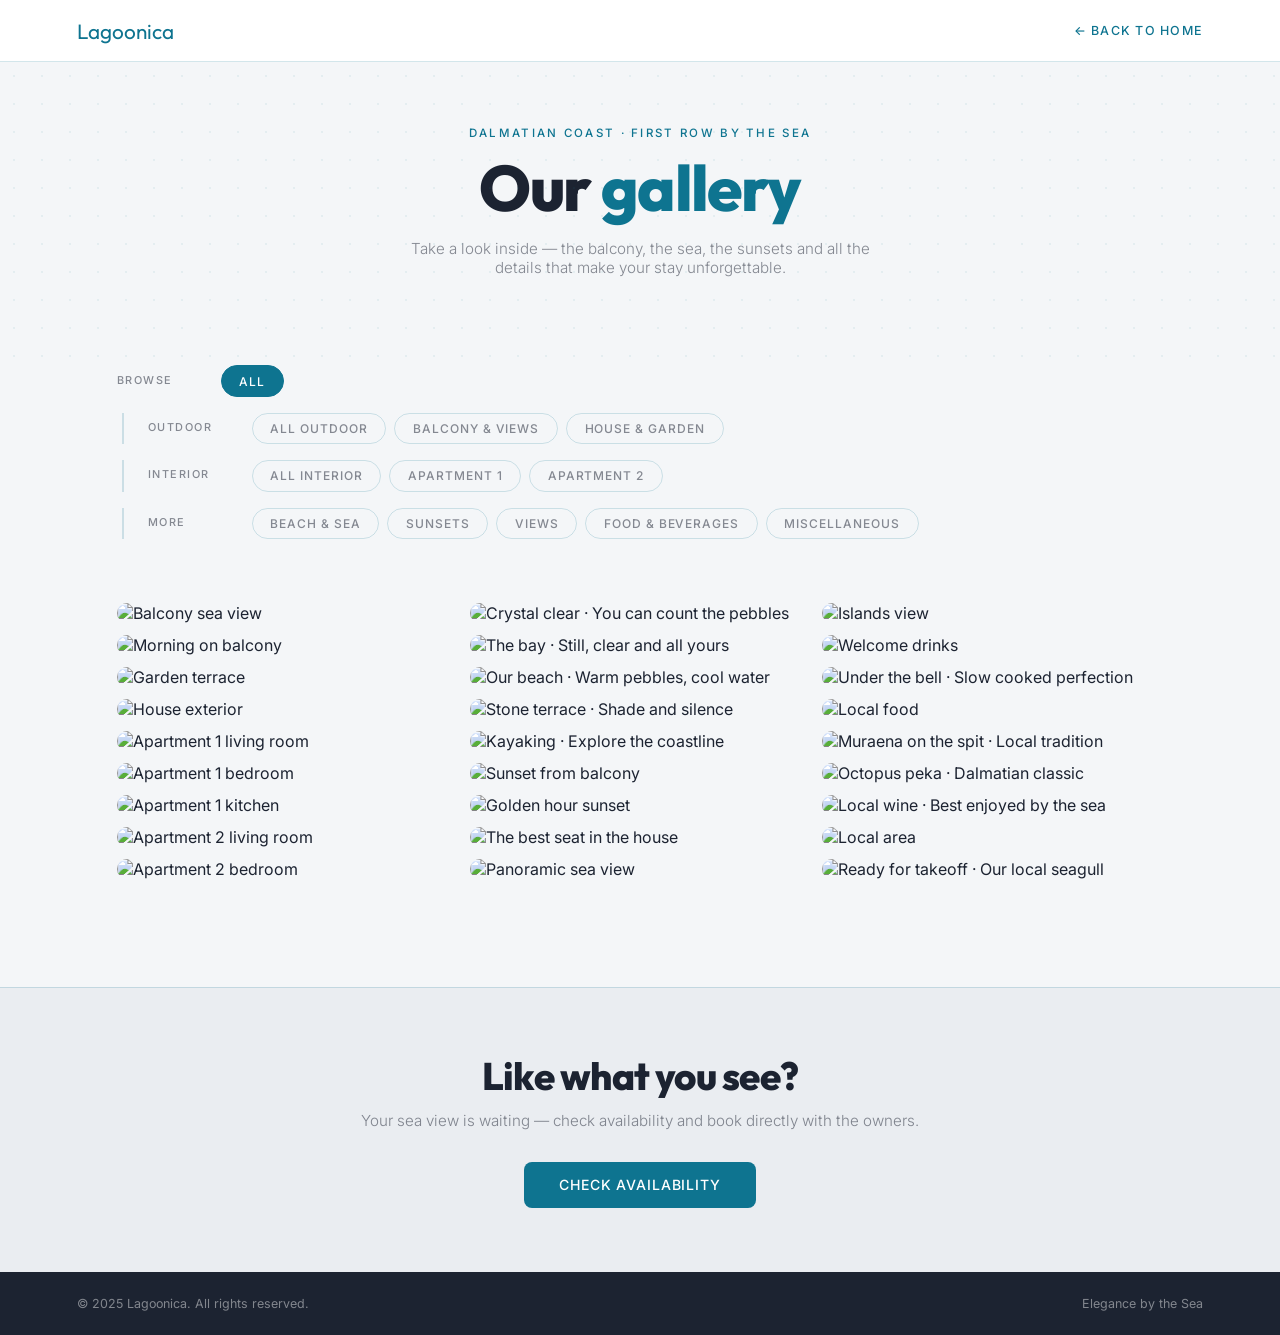
==== gallery/index.html @ 27937943 "Add files via upload" ====
<!DOCTYPE html>
<html lang="en">
<head>
<meta charset="UTF-8">
<meta name="viewport" content="width=device-width, initial-scale=1.0">
<title>Gallery – Lagoonica</title>
<link href="https://fonts.googleapis.com/css2?family=Outfit:wght@400;600;700;800&family=Inter:wght@300;400;500&display=swap" rel="stylesheet">
<style>
:root {
  --bg:    #F4F6F8;
  --bg2:   #EAEDF1;
  --teal:  #0E7490;
  --teal2: #0891B2;
  --dark:  #1C2331;
  --muted: rgba(28,35,49,0.52);
  --border:rgba(14,116,144,0.18);
  --white: #FFFFFF;
}
*,*::before,*::after{box-sizing:border-box;margin:0;padding:0;}
html{scroll-behavior:smooth;}
body{font-family:'Inter',sans-serif;background:var(--bg);color:var(--dark);overflow-x:hidden;}

/* ── NAV ── */
nav{
  display:flex;align-items:center;justify-content:space-between;
  padding:1.1rem 6%;background:var(--white);
  border-bottom:1px solid var(--border);
  position:sticky;top:0;z-index:100;
}
.logo{font-family:'Outfit',sans-serif;font-weight:400;font-size:1.3rem;color:var(--dark);text-decoration:none;}
.logo span{color:var(--teal);}
.nav-back{
  font-size:.78rem;font-weight:500;letter-spacing:.1em;text-transform:uppercase;
  color:var(--teal);text-decoration:none;
  display:flex;align-items:center;gap:.4rem;
  transition:gap .2s;
}
.nav-back:hover{gap:.7rem;}

/* ── HERO ── */
.gallery-hero{
  padding:4rem 6% 3rem;text-align:center;
  background:var(--bg);position:relative;overflow:hidden;
}
.gallery-hero::before{
  content:'';position:absolute;inset:0;
  background-image:radial-gradient(rgba(14,116,144,.07) 1px,transparent 1px);
  background-size:28px 28px;pointer-events:none;
}
.gallery-eyebrow{
  font-size:.72rem;font-weight:500;letter-spacing:.2em;text-transform:uppercase;
  color:var(--teal);margin-bottom:.8rem;display:block;
}
.gallery-title{
  font-family:'Outfit',sans-serif;font-weight:800;
  font-size:clamp(2.2rem,5vw,4rem);
  color:var(--dark);letter-spacing:-.025em;line-height:1.1;margin-bottom:1rem;
}
.gallery-title span{color:var(--teal);}
.gallery-sub{font-size:.95rem;color:var(--muted);font-weight:300;max-width:480px;margin:0 auto 2.5rem;}

/* ── FILTER TREE ── */
.filter-tree{
  padding:0 6% 3rem;
  max-width:1200px;margin:0 auto;
}
.filter-row{
  display:flex;align-items:flex-start;gap:1.5rem;
  margin-bottom:1rem;flex-wrap:wrap;
}
.filter-row + .filter-row{
  padding-left:1.5rem;
  border-left:2px solid var(--border);
  margin-left:.3rem;
}
.filter-group-label{
  font-size:.68rem;font-weight:500;letter-spacing:.14em;text-transform:uppercase;
  color:var(--muted);padding:.45rem 0;white-space:nowrap;
  min-width:80px;
}
.filter-btns{display:flex;gap:.5rem;flex-wrap:wrap;}
.filter-btn{
  font-size:.75rem;font-weight:500;letter-spacing:.08em;text-transform:uppercase;
  padding:.45rem 1.1rem;border:1px solid var(--border);
  background:transparent;color:var(--muted);cursor:pointer;
  border-radius:20px;transition:all .2s;font-family:'Inter',sans-serif;
}
.filter-btn:hover{border-color:var(--teal);color:var(--teal);}
.filter-btn.active{background:var(--teal);color:#fff;border-color:var(--teal);}
.filter-btn.parent-active{background:rgba(14,116,144,.1);color:var(--teal);border-color:var(--teal);}

/* ── MASONRY GRID ── */
.masonry{
  columns:3;column-gap:12px;
  padding:0 6% 6rem;
  max-width:1200px;margin:0 auto;
}
.masonry-item{
  break-inside:avoid;margin-bottom:12px;
  position:relative;overflow:hidden;
  cursor:pointer;border-radius:12px;
}
.masonry-item img{width:100%;display:block;transition:transform .5s ease;}
.masonry-item:hover img{transform:scale(1.05);}
.masonry-overlay{
  position:absolute;inset:0;
  background:linear-gradient(to top,rgba(28,35,49,.75) 0%,transparent 50%);
  opacity:0;transition:opacity .3s;
  display:flex;align-items:flex-end;padding:1.2rem;border-radius:12px;
}
.masonry-item:hover .masonry-overlay{opacity:1;}
.masonry-label{font-family:'Outfit',sans-serif;font-size:.88rem;font-weight:600;color:#fff;}
.masonry-tag{font-size:.65rem;letter-spacing:.1em;text-transform:uppercase;color:rgba(255,255,255,.7);display:block;margin-bottom:.2rem;}

/* ── EMPTY STATE ── */
.empty-state{
  text-align:center;padding:5rem 2rem;
  color:var(--muted);font-size:.95rem;
  display:none;
}
.empty-state.show{display:block;}

/* ── LIGHTBOX ── */
.lightbox{
  position:fixed;inset:0;z-index:500;
  background:rgba(28,35,49,.92);
  display:flex;align-items:center;justify-content:center;
  opacity:0;pointer-events:none;transition:opacity .3s;
  backdrop-filter:blur(8px);
}
.lightbox.open{opacity:1;pointer-events:all;}
.lb-inner{position:relative;max-width:90vw;max-height:90vh;display:flex;align-items:center;gap:1rem;}
.lb-img-wrap{max-width:80vw;max-height:85vh;border-radius:12px;overflow:hidden;position:relative;}
.lb-img-wrap img{max-width:80vw;max-height:85vh;object-fit:contain;display:block;border-radius:12px;}
.lb-info{
  position:absolute;bottom:0;left:0;right:0;
  background:linear-gradient(to top,rgba(28,35,49,.88) 0%,transparent 100%);
  padding:2rem 1.5rem 1.2rem;border-radius:0 0 12px 12px;
}
.lb-info-tag{font-size:.65rem;letter-spacing:.12em;text-transform:uppercase;color:var(--teal2);margin-bottom:.25rem;display:block;}
.lb-info-name{font-family:'Outfit',sans-serif;font-size:1.1rem;font-weight:700;color:#fff;}
.lb-btn{
  width:3rem;height:3rem;border-radius:50%;
  background:rgba(255,255,255,.12);border:1px solid rgba(255,255,255,.2);
  color:#fff;font-size:1.2rem;cursor:pointer;
  display:flex;align-items:center;justify-content:center;
  transition:background .2s;flex-shrink:0;
}
.lb-btn:hover{background:var(--teal);}
.lb-close{
  position:absolute;top:-3rem;right:0;
  width:2.4rem;height:2.4rem;border-radius:50%;
  background:rgba(255,255,255,.15);border:none;
  color:#fff;font-size:1.1rem;cursor:pointer;
  display:flex;align-items:center;justify-content:center;
  transition:background .2s;
}
.lb-close:hover{background:var(--teal);}
.lb-counter{
  position:absolute;top:-2.8rem;left:50%;transform:translateX(-50%);
  font-size:.75rem;letter-spacing:.1em;color:rgba(255,255,255,.6);
  text-transform:uppercase;white-space:nowrap;
}

/* ── CTA ── */
.gallery-cta{
  text-align:center;padding:4rem 6%;
  background:var(--bg2);border-top:1px solid var(--border);
}
.gallery-cta h2{
  font-family:'Outfit',sans-serif;font-weight:800;
  font-size:clamp(1.6rem,3vw,2.4rem);color:var(--dark);
  margin-bottom:.7rem;letter-spacing:-.02em;
}
.gallery-cta p{font-size:.95rem;color:var(--muted);font-weight:300;margin-bottom:2rem;}
.btn-teal{
  background:var(--teal);color:#fff;padding:.9rem 2.2rem;border-radius:8px;
  font-size:.88rem;font-weight:500;text-decoration:none;
  letter-spacing:.06em;text-transform:uppercase;
  transition:background .2s,transform .15s;display:inline-block;
}
.btn-teal:hover{background:var(--teal2);transform:translateY(-2px);}

/* ── FOOTER ── */
.gallery-footer{
  background:var(--dark);color:rgba(255,255,255,.45);
  padding:1.5rem 6%;display:flex;
  justify-content:space-between;align-items:center;
  font-size:.78rem;flex-wrap:wrap;gap:.5rem;
}
.gallery-footer a{color:var(--teal2);text-decoration:none;}

/* ── MOBILE ── */
@media(max-width:768px){
  .masonry{columns:2;}
  .lb-btn{display:none;}
  .filter-row{gap:.8rem;}
  .filter-group-label{min-width:auto;}
}
@media(max-width:480px){
  .masonry{columns:1;}
  .filter-row + .filter-row{padding-left:.8rem;}
}
</style>
</head>
<body>

<!-- NAV -->
<nav>
  <a class="logo" href="index.html"><span>Lagoonica</span></a>
  <a class="nav-back" href="index.html">← Back to home</a>
</nav>

<!-- HERO -->
<div class="gallery-hero">
  <span class="gallery-eyebrow">Dalmatian Coast · First Row by the Sea</span>
  <h1 class="gallery-title">Our <span>gallery</span></h1>
  <p class="gallery-sub">Take a look inside — the balcony, the sea, the sunsets and all the details that make your stay unforgettable.</p>
</div>

<!-- FILTER TREE -->
<div class="filter-tree">

  <!-- Row 1: All + top level -->
  <div class="filter-row">
    <div class="filter-group-label">Browse</div>
    <div class="filter-btns">
      <button class="filter-btn active" onclick="filter('all', this)">All</button>
    </div>
  </div>

  <!-- Row 2: Outdoor parent + children -->
  <div class="filter-row">
    <div class="filter-group-label">Outdoor</div>
    <div class="filter-btns">
      <button class="filter-btn" onclick="filter('outdoor', this)">All Outdoor</button>
      <button class="filter-btn" onclick="filter('balcony', this)">Balcony & Views</button>
      <button class="filter-btn" onclick="filter('garden', this)">House & Garden</button>
    </div>
  </div>

  <!-- Row 3: Interior parent + children -->
  <div class="filter-row">
    <div class="filter-group-label">Interior</div>
    <div class="filter-btns">
      <button class="filter-btn" onclick="filter('interior', this)">All Interior</button>
      <button class="filter-btn" onclick="filter('apt1', this)">Apartment 1</button>
      <button class="filter-btn" onclick="filter('apt2', this)">Apartment 2</button>
    </div>
  </div>

  <!-- Row 4: Standalone categories -->
  <div class="filter-row">
    <div class="filter-group-label">More</div>
    <div class="filter-btns">
      <button class="filter-btn" onclick="filter('beach', this)">Beach & Sea</button>
      <button class="filter-btn" onclick="filter('sunsets', this)">Sunsets</button>
      <button class="filter-btn" onclick="filter('views', this)">Views</button>
      <button class="filter-btn" onclick="filter('food', this)">Food & Beverages</button>
      <button class="filter-btn" onclick="filter('misc', this)">Miscellaneous</button>
    </div>
  </div>

</div>

<!-- MASONRY GALLERY -->
<div class="masonry" id="gallery">

  <!-- BALCONY & VIEWS -->
  <div class="masonry-item" data-cat="balcony outdoor" data-label="Balcony · Open sea view" data-tag="Balcony & Views" onclick="openLightbox(this)">
    <img src="img/outdoor/balcony/1.jpg" alt="Balcony sea view"/>
    <div class="masonry-overlay"><div><span class="masonry-tag">Balcony & Views</span><span class="masonry-label">Balcony · Open sea view</span></div></div>
  </div>

  <div class="masonry-item" data-cat="balcony outdoor" data-label="Morning coffee on the balcony" data-tag="Balcony & Views" onclick="openLightbox(this)">
    <img src="img/outdoor/balcony/2.jpg" alt="Morning on balcony"/>
    <div class="masonry-overlay"><div><span class="masonry-tag">Balcony & Views</span><span class="masonry-label">Morning coffee on the balcony</span></div></div>
  </div>

  <!-- HOUSE & GARDEN -->
  <div class="masonry-item" data-cat="garden outdoor" data-label="Garden terrace" data-tag="House & Garden" onclick="openLightbox(this)">
    <img src="img/outdoor/garden/1.jpg" alt="Garden terrace"/>
    <div class="masonry-overlay"><div><span class="masonry-tag">House & Garden</span><span class="masonry-label">Garden terrace</span></div></div>
  </div>

  <div class="masonry-item" data-cat="garden outdoor" data-label="House · First row by the sea" data-tag="House & Garden" onclick="openLightbox(this)">
    <img src="img/outdoor/garden/2.jpg" alt="House exterior"/>
    <div class="masonry-overlay"><div><span class="masonry-tag">House & Garden</span><span class="masonry-label">House · First row by the sea</span></div></div>
  </div>

  <!-- APARTMENT 1 -->
  <div class="masonry-item" data-cat="apt1 interior" data-label="Apartment 1 · Living room" data-tag="Apartment 1" onclick="openLightbox(this)">
    <img src="img/interior/apt1/1.jpg" alt="Apartment 1 living room"/>
    <div class="masonry-overlay"><div><span class="masonry-tag">Apartment 1</span><span class="masonry-label">Apartment 1 · Living room</span></div></div>
  </div>

  <div class="masonry-item" data-cat="apt1 interior" data-label="Apartment 1 · Bedroom" data-tag="Apartment 1" onclick="openLightbox(this)">
    <img src="img/interior/apt1/2.jpg" alt="Apartment 1 bedroom"/>
    <div class="masonry-overlay"><div><span class="masonry-tag">Apartment 1</span><span class="masonry-label">Apartment 1 · Bedroom</span></div></div>
  </div>

  <div class="masonry-item" data-cat="apt1 interior" data-label="Apartment 1 · Kitchen" data-tag="Apartment 1" onclick="openLightbox(this)">
    <img src="img/interior/apt1/3.jpg" alt="Apartment 1 kitchen"/>
    <div class="masonry-overlay"><div><span class="masonry-tag">Apartment 1</span><span class="masonry-label">Apartment 1 · Kitchen</span></div></div>
  </div>

  <!-- APARTMENT 2 -->
  <div class="masonry-item" data-cat="apt2 interior" data-label="Apartment 2 · Living room" data-tag="Apartment 2" onclick="openLightbox(this)">
    <img src="img/interior/apt2/1.jpg" alt="Apartment 2 living room"/>
    <div class="masonry-overlay"><div><span class="masonry-tag">Apartment 2</span><span class="masonry-label">Apartment 2 · Living room</span></div></div>
  </div>

  <div class="masonry-item" data-cat="apt2 interior" data-label="Apartment 2 · Bedroom" data-tag="Apartment 2" onclick="openLightbox(this)">
    <img src="img/interior/apt2/2.jpg" alt="Apartment 2 bedroom"/>
    <div class="masonry-overlay"><div><span class="masonry-tag">Apartment 2</span><span class="masonry-label">Apartment 2 · Bedroom</span></div></div>
  </div>

  <!-- BEACH & SEA -->
  <div class="masonry-item" data-cat="beach" data-label="The beach · 20 steps away" data-tag="Beach & Sea" onclick="openLightbox(this)">
    <img src="img/beach/1.jpeg" alt="Crystal clear · You can count the pebbles"/>
    <div class="masonry-overlay"><div><span class="masonry-tag">Beach & Sea</span><span class="masonry-label">Crystal clear · You can count the pebbles</span></div></div>
  </div>

  <div class="masonry-item" data-cat="beach" data-label="Crystal clear water" data-tag="Beach & Sea" onclick="openLightbox(this)">
    <img src="img/beach/3.jpg" alt="The bay · Still, clear and all yours"/>
    <div class="masonry-overlay"><div><span class="masonry-tag">Beach & Sea</span><span class="masonry-label">The bay · Still, clear and all yours</span></div></div>
  </div>

  <div class="masonry-item" data-cat="beach" data-label="Crystal clear water" data-tag="Beach & Sea" onclick="openLightbox(this)">
    <img src="img/beach/4.jpg" alt="Our beach · Warm pebbles, cool water"/>
    <div class="masonry-overlay"><div><span class="masonry-tag">Beach & Sea</span><span class="masonry-label">Our beach · Warm pebbles, cool water</span></div></div>
  </div>

  <div class="masonry-item" data-cat="beach" data-label="Crystal clear water" data-tag="Beach & Sea" onclick="openLightbox(this)">
    <img src="img/beach/5.jpg" alt="Stone terrace · Shade and silence"/>
    <div class="masonry-overlay"><div><span class="masonry-tag">Beach & Sea</span><span class="masonry-label">Stone terrace · Shade and silence</span></div></div>
  </div>

  <div class="masonry-item" data-cat="beach" data-label="Crystal clear water" data-tag="Beach & Sea" onclick="openLightbox(this)">
    <img src="img/beach/8.jpg" alt="Kayaking · Explore the coastline"/>
    <div class="masonry-overlay"><div><span class="masonry-tag">Beach & Sea</span><span class="masonry-label">Kayaking · Explore the coastline</span></div></div>
  </div>

  <!-- SUNSETS -->
  <div class="masonry-item" data-cat="sunsets" data-label="Sunset · From the balcony" data-tag="Sunsets" onclick="openLightbox(this)">
    <img src="img/sunsets/1.jpeg" alt="Sunset from balcony"/>
    <div class="masonry-overlay"><div><span class="masonry-tag">Sunsets</span><span class="masonry-label">Sunset · From the balcony</span></div></div>
  </div>

  <div class="masonry-item" data-cat="sunsets" data-label="Golden hour over the Adriatic" data-tag="Sunsets" onclick="openLightbox(this)">
    <img src="img/sunsets/2.jpg" alt="Golden hour sunset"/>
    <div class="masonry-overlay"><div><span class="masonry-tag">Sunsets</span><span class="masonry-label">Golden hour over the Adriatic</span></div></div>
  </div>

  <div class="masonry-item" data-cat="sunsets" data-label="Golden hour over the Adriatic" data-tag="Sunsets" onclick="openLightbox(this)">
    <img src="img/sunsets/3.jpg" alt="The best seat in the house"/>
    <div class="masonry-overlay"><div><span class="masonry-tag">Sunsets</span><span class="masonry-label">Pets love it too</span></div></div>
  </div>

  <!-- VIEWS -->
  <div class="masonry-item" data-cat="views" data-label="Panoramic view · Open sea" data-tag="Views" onclick="openLightbox(this)">
    <img src="img/views/2.jpg" alt="Panoramic sea view"/>
    <div class="masonry-overlay"><div><span class="masonry-tag">Views</span><span class="masonry-label">Panoramic view · Open sea</span></div></div>
  </div>

  <div class="masonry-item" data-cat="views" data-label="Islands on the horizon" data-tag="Views" onclick="openLightbox(this)">
    <img src="img/views/1.jpeg" alt="Islands view"/>
    <div class="masonry-overlay"><div><span class="masonry-tag">Views</span><span class="masonry-label">Islands on the horizon</span></div></div>
  </div>

  <!-- FOOD & BEVERAGES -->
  <div class="masonry-item" data-cat="food" data-label="Welcome drinks" data-tag="Food & Beverages" onclick="openLightbox(this)">
    <img src="img/food/1.jpg" alt="Welcome drinks"/>
    <div class="masonry-overlay"><div><span class="masonry-tag">Food & Beverages</span><span class="masonry-label">Welcome drinks</span></div></div>
  </div>

  <div class="masonry-item" data-cat="food" data-label="Welcome drinks" data-tag="Food & Beverages" onclick="openLightbox(this)">
    <img src="img/food/2.jpg" alt="Under the bell · Slow cooked perfection"/>
    <div class="masonry-overlay"><div><span class="masonry-tag">Food & Beverages</span><span class="masonry-label">Under the bell · Slow cooked perfection</span></div></div>
  </div>

  <div class="masonry-item" data-cat="food" data-label="Welcome drinks" data-tag="Food & Beverages" onclick="openLightbox(this)">
    <img src="img/food/3.jpg" alt="Local food"/>
    <div class="masonry-overlay"><div><span class="masonry-tag">Food & Beverages</span><span class="masonry-label">Local food</span></div></div>
  </div>

  <div class="masonry-item" data-cat="food" data-label="Welcome drinks" data-tag="Food & Beverages" onclick="openLightbox(this)">
    <img src="img/food/4.jpg" alt="Muraena on the spit · Local tradition"/>
    <div class="masonry-overlay"><div><span class="masonry-tag">Food & Beverages</span><span class="masonry-label">Muraena on the spit · Local tradition</span></div></div>
  </div>

  <div class="masonry-item" data-cat="food" data-label="Welcome drinks" data-tag="Food & Beverages" onclick="openLightbox(this)">
    <img src="img/food/5.jpg" alt="Octopus peka · Dalmatian classic"/>
    <div class="masonry-overlay"><div><span class="masonry-tag">Food & Beverages</span><span class="masonry-label">Octopus peka · Dalmatian classic</span></div></div>
  </div>

  <div class="masonry-item" data-cat="food" data-label="Welcome drinks" data-tag="Food & Beverages" onclick="openLightbox(this)">
    <img src="img/food/6.jpg" alt="Local wine · Best enjoyed by the sea"/>
    <div class="masonry-overlay"><div><span class="masonry-tag">Food & Beverages</span><span class="masonry-label">Local wine · Best enjoyed by the sea</span></div></div>
  </div>

  <!-- MISCELLANEOUS -->
  <div class="masonry-item" data-cat="misc" data-label="Local area" data-tag="Miscellaneous" onclick="openLightbox(this)">
    <img src="img/misc/1.jpg" alt="Local area"/>
    <div class="masonry-overlay"><div><span class="masonry-tag">Miscellaneous</span><span class="masonry-label">Local area</span></div></div>
  </div>

  <div class="masonry-item" data-cat="misc" data-label="Local area" data-tag="Miscellaneous" onclick="openLightbox(this)">
    <img src="img/misc/2.jpeg" alt="Ready for takeoff · Our local seagull"/>
    <div class="masonry-overlay"><div><span class="masonry-tag">Miscellaneous</span><span class="masonry-label">Ready for takeoff · Our local seagull</span></div></div>
  </div>

</div>

<!-- EMPTY STATE -->
<div class="empty-state" id="empty-state">No photos in this category yet.</div>

<!-- LIGHTBOX -->
<div class="lightbox" id="lightbox" onclick="closeLightboxOutside(event)">
  <div class="lb-inner">
    <button class="lb-btn" onclick="prevImage()">&#8592;</button>
    <div class="lb-img-wrap">
      <button class="lb-close" onclick="closeLightbox()">&#10005;</button>
      <span class="lb-counter" id="lb-counter">1 / 1</span>
      <img id="lb-img" src="" alt=""/>
      <div class="lb-info">
        <span class="lb-info-tag" id="lb-tag"></span>
        <span class="lb-info-name" id="lb-name"></span>
      </div>
    </div>
    <button class="lb-btn" onclick="nextImage()">&#8594;</button>
  </div>
</div>

<!-- CTA -->
<div class="gallery-cta">
  <h2>Like what you see?</h2>
  <p>Your sea view is waiting — check availability and book directly with the owners.</p>
  <a href="index.html#kontakt" class="btn-teal">Check availability</a>
</div>

<!-- FOOTER -->
<div class="gallery-footer">
  <span>© 2025 Lagoonica. All rights reserved.</span>
  <span>Elegance by the Sea</span>
</div>

<script>
const allItems = Array.from(document.querySelectorAll('.masonry-item'));
let currentIndex = 0;
let activeItems = allItems;

// ── FILTER ──
// Each item has data-cat with space-separated tags e.g. "balcony outdoor"
// Parent filters (outdoor, interior) match any item whose cat includes their key
const parentMap = {
  outdoor:  ['balcony','garden'],
  interior: ['apt1','apt2']
};

function filter(cat, btn) {
  document.querySelectorAll('.filter-btn').forEach(b => b.classList.remove('active','parent-active'));
  btn.classList.add('active');

  allItems.forEach(item => {
    const cats = item.dataset.cat.split(' ');
    let show = false;
    if (cat === 'all') {
      show = true;
    } else if (parentMap[cat]) {
      show = parentMap[cat].some(c => cats.includes(c));
    } else {
      show = cats.includes(cat);
    }
    item.style.display = show ? '' : 'none';
  });

  // Empty state
  const visible = allItems.filter(i => i.style.display !== 'none');
  document.getElementById('empty-state').classList.toggle('show', visible.length === 0);
  activeItems = visible;
}

// ── LIGHTBOX ──
function getVisible() {
  return allItems.filter(i => i.style.display !== 'none');
}

function openLightbox(el) {
  activeItems = getVisible();
  currentIndex = activeItems.indexOf(el);
  if (currentIndex === -1) currentIndex = 0;
  updateLightbox();
  document.getElementById('lightbox').classList.add('open');
  document.body.style.overflow = 'hidden';
}

function closeLightbox() {
  document.getElementById('lightbox').classList.remove('open');
  document.body.style.overflow = '';
}

function closeLightboxOutside(e) {
  if (e.target === document.getElementById('lightbox')) closeLightbox();
}

function updateLightbox() {
  activeItems = getVisible();
  const item = activeItems[currentIndex];
  if (!item) return;
  document.getElementById('lb-img').src = item.querySelector('img').src;
  document.getElementById('lb-img').alt = item.querySelector('img').alt;
  document.getElementById('lb-tag').textContent = item.dataset.tag;
  document.getElementById('lb-name').textContent = item.dataset.label;
  document.getElementById('lb-counter').textContent = (currentIndex + 1) + ' / ' + activeItems.length;
}

function nextImage() {
  activeItems = getVisible();
  currentIndex = (currentIndex + 1) % activeItems.length;
  updateLightbox();
}

function prevImage() {
  activeItems = getVisible();
  currentIndex = (currentIndex - 1 + activeItems.length) % activeItems.length;
  updateLightbox();
}

// Keyboard
document.addEventListener('keydown', e => {
  if (!document.getElementById('lightbox').classList.contains('open')) return;
  if (e.key === 'ArrowRight') nextImage();
  if (e.key === 'ArrowLeft') prevImage();
  if (e.key === 'Escape') closeLightbox();
});

// Touch swipe
let touchStartX = 0;
document.getElementById('lightbox').addEventListener('touchstart', e => {
  touchStartX = e.touches[0].clientX;
});
document.getElementById('lightbox').addEventListener('touchend', e => {
  const diff = touchStartX - e.changedTouches[0].clientX;
  if (Math.abs(diff) > 50) { if (diff > 0) nextImage(); else prevImage(); }
});
</script>
</body>
</html>
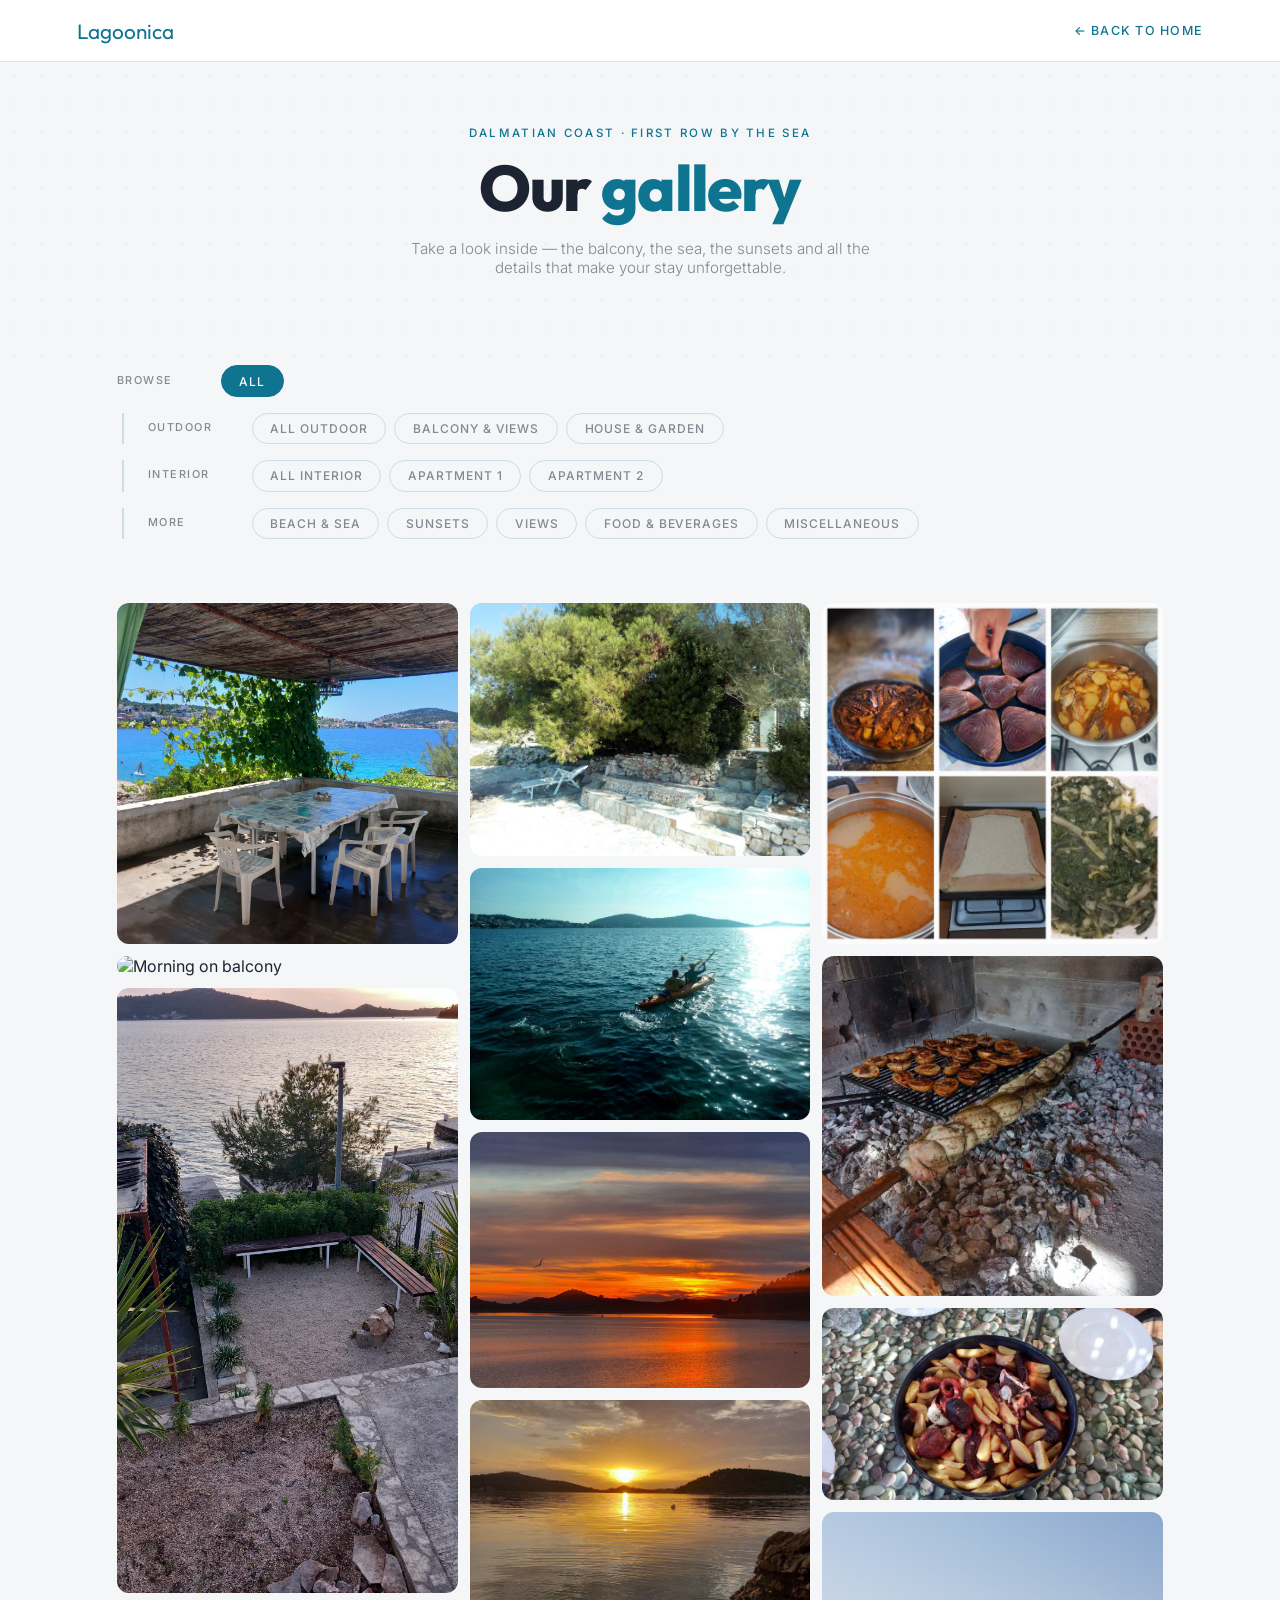
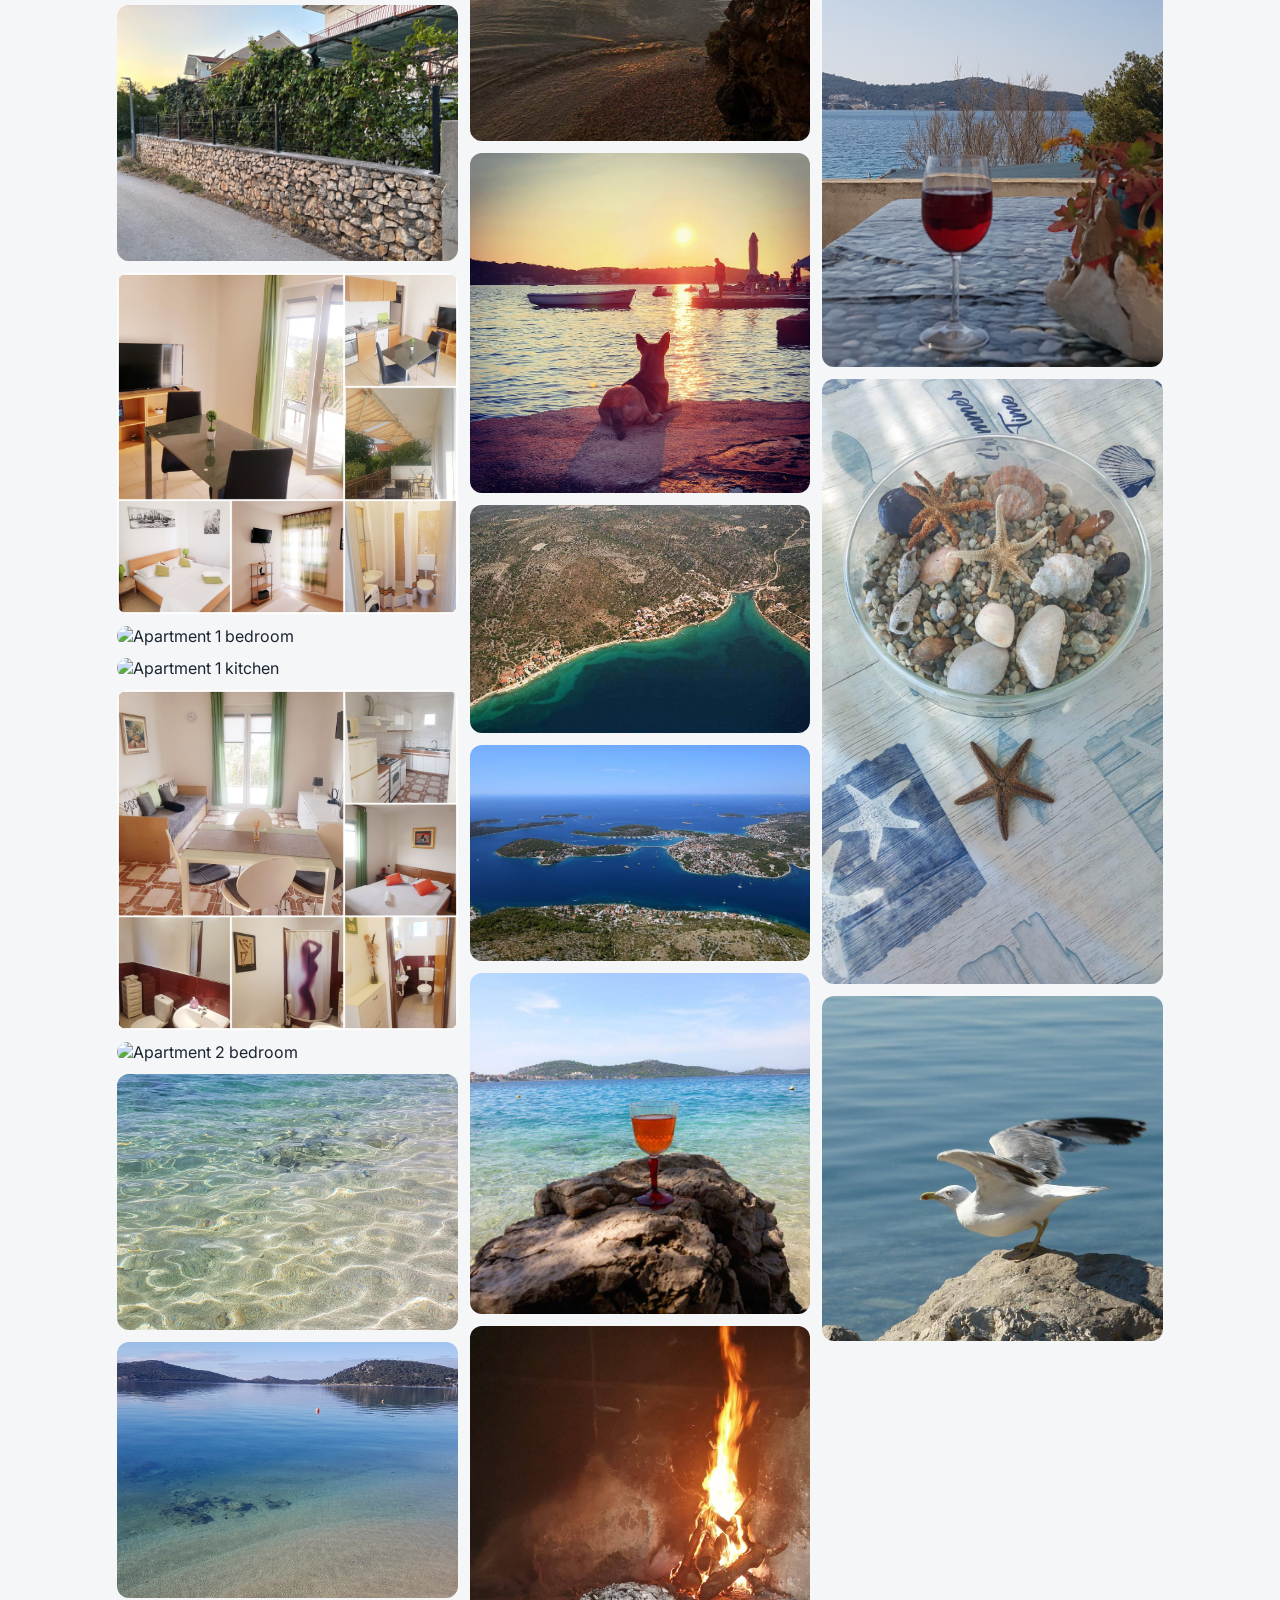
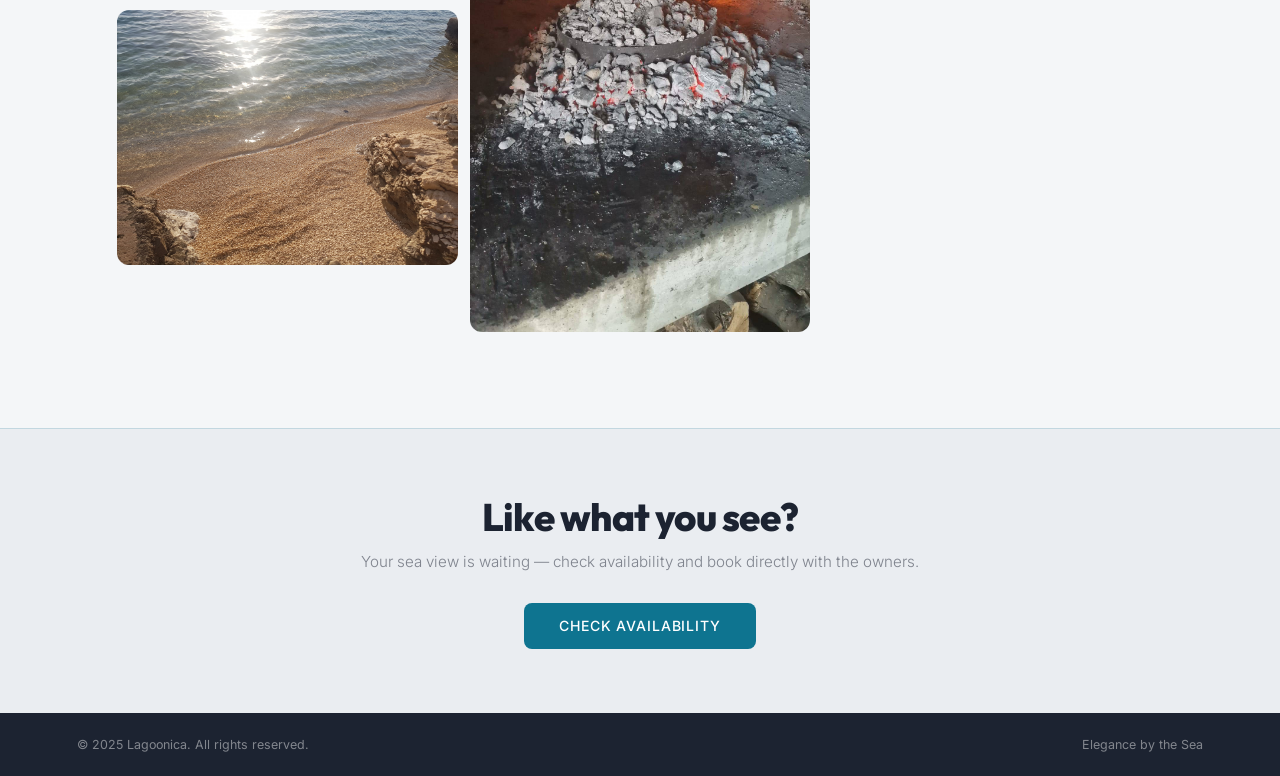
==== commit 67077d75: "Update index.html" ====
--- a/gallery/index.html
+++ b/gallery/index.html
@@ -208,7 +208,7 @@
 <!-- NAV -->
 <nav>
   <a class="logo" href="index.html"><span>Lagoonica</span></a>
-  <a class="nav-back" href="index.html">← Back to home</a>
+  <a class="nav-back" href="../">← Back to home</a>
 </nav>
 
 <!-- HERO -->
@@ -268,145 +268,145 @@
 
   <!-- BALCONY & VIEWS -->
   <div class="masonry-item" data-cat="balcony outdoor" data-label="Balcony · Open sea view" data-tag="Balcony & Views" onclick="openLightbox(this)">
-    <img src="img/outdoor/balcony/1.jpg" alt="Balcony sea view"/>
+    <img src="../img/outdoor/balcony/1.jpg" alt="Balcony sea view"/>
     <div class="masonry-overlay"><div><span class="masonry-tag">Balcony & Views</span><span class="masonry-label">Balcony · Open sea view</span></div></div>
   </div>
 
   <div class="masonry-item" data-cat="balcony outdoor" data-label="Morning coffee on the balcony" data-tag="Balcony & Views" onclick="openLightbox(this)">
-    <img src="img/outdoor/balcony/2.jpg" alt="Morning on balcony"/>
+    <img src="../img/outdoor/balcony/2.jpg" alt="Morning on balcony"/>
     <div class="masonry-overlay"><div><span class="masonry-tag">Balcony & Views</span><span class="masonry-label">Morning coffee on the balcony</span></div></div>
   </div>
 
   <!-- HOUSE & GARDEN -->
   <div class="masonry-item" data-cat="garden outdoor" data-label="Garden terrace" data-tag="House & Garden" onclick="openLightbox(this)">
-    <img src="img/outdoor/garden/1.jpg" alt="Garden terrace"/>
+    <img src="../img/outdoor/garden/1.jpg" alt="Garden terrace"/>
     <div class="masonry-overlay"><div><span class="masonry-tag">House & Garden</span><span class="masonry-label">Garden terrace</span></div></div>
   </div>
 
   <div class="masonry-item" data-cat="garden outdoor" data-label="House · First row by the sea" data-tag="House & Garden" onclick="openLightbox(this)">
-    <img src="img/outdoor/garden/2.jpg" alt="House exterior"/>
+    <img src="../img/outdoor/garden/2.jpg" alt="House exterior"/>
     <div class="masonry-overlay"><div><span class="masonry-tag">House & Garden</span><span class="masonry-label">House · First row by the sea</span></div></div>
   </div>
 
   <!-- APARTMENT 1 -->
   <div class="masonry-item" data-cat="apt1 interior" data-label="Apartment 1 · Living room" data-tag="Apartment 1" onclick="openLightbox(this)">
-    <img src="img/interior/apt1/1.jpg" alt="Apartment 1 living room"/>
+    <img src="../img/interior/apt1/1.jpg" alt="Apartment 1 living room"/>
     <div class="masonry-overlay"><div><span class="masonry-tag">Apartment 1</span><span class="masonry-label">Apartment 1 · Living room</span></div></div>
   </div>
 
   <div class="masonry-item" data-cat="apt1 interior" data-label="Apartment 1 · Bedroom" data-tag="Apartment 1" onclick="openLightbox(this)">
-    <img src="img/interior/apt1/2.jpg" alt="Apartment 1 bedroom"/>
+    <img src="../img/interior/apt1/2.jpg" alt="Apartment 1 bedroom"/>
     <div class="masonry-overlay"><div><span class="masonry-tag">Apartment 1</span><span class="masonry-label">Apartment 1 · Bedroom</span></div></div>
   </div>
 
   <div class="masonry-item" data-cat="apt1 interior" data-label="Apartment 1 · Kitchen" data-tag="Apartment 1" onclick="openLightbox(this)">
-    <img src="img/interior/apt1/3.jpg" alt="Apartment 1 kitchen"/>
+    <img src="../img/interior/apt1/3.jpg" alt="Apartment 1 kitchen"/>
     <div class="masonry-overlay"><div><span class="masonry-tag">Apartment 1</span><span class="masonry-label">Apartment 1 · Kitchen</span></div></div>
   </div>
 
   <!-- APARTMENT 2 -->
   <div class="masonry-item" data-cat="apt2 interior" data-label="Apartment 2 · Living room" data-tag="Apartment 2" onclick="openLightbox(this)">
-    <img src="img/interior/apt2/1.jpg" alt="Apartment 2 living room"/>
+    <img src="../img/interior/apt2/1.jpg" alt="Apartment 2 living room"/>
     <div class="masonry-overlay"><div><span class="masonry-tag">Apartment 2</span><span class="masonry-label">Apartment 2 · Living room</span></div></div>
   </div>
 
   <div class="masonry-item" data-cat="apt2 interior" data-label="Apartment 2 · Bedroom" data-tag="Apartment 2" onclick="openLightbox(this)">
-    <img src="img/interior/apt2/2.jpg" alt="Apartment 2 bedroom"/>
+    <img src="../img/interior/apt2/2.jpg" alt="Apartment 2 bedroom"/>
     <div class="masonry-overlay"><div><span class="masonry-tag">Apartment 2</span><span class="masonry-label">Apartment 2 · Bedroom</span></div></div>
   </div>
 
   <!-- BEACH & SEA -->
   <div class="masonry-item" data-cat="beach" data-label="The beach · 20 steps away" data-tag="Beach & Sea" onclick="openLightbox(this)">
-    <img src="img/beach/1.jpeg" alt="Crystal clear · You can count the pebbles"/>
+    <img src="../img/beach/1.jpeg" alt="Crystal clear · You can count the pebbles"/>
     <div class="masonry-overlay"><div><span class="masonry-tag">Beach & Sea</span><span class="masonry-label">Crystal clear · You can count the pebbles</span></div></div>
   </div>
 
   <div class="masonry-item" data-cat="beach" data-label="Crystal clear water" data-tag="Beach & Sea" onclick="openLightbox(this)">
-    <img src="img/beach/3.jpg" alt="The bay · Still, clear and all yours"/>
+    <img src="../img/beach/3.jpg" alt="The bay · Still, clear and all yours"/>
     <div class="masonry-overlay"><div><span class="masonry-tag">Beach & Sea</span><span class="masonry-label">The bay · Still, clear and all yours</span></div></div>
   </div>
 
   <div class="masonry-item" data-cat="beach" data-label="Crystal clear water" data-tag="Beach & Sea" onclick="openLightbox(this)">
-    <img src="img/beach/4.jpg" alt="Our beach · Warm pebbles, cool water"/>
+    <img src="../img/beach/4.jpg" alt="Our beach · Warm pebbles, cool water"/>
     <div class="masonry-overlay"><div><span class="masonry-tag">Beach & Sea</span><span class="masonry-label">Our beach · Warm pebbles, cool water</span></div></div>
   </div>
 
   <div class="masonry-item" data-cat="beach" data-label="Crystal clear water" data-tag="Beach & Sea" onclick="openLightbox(this)">
-    <img src="img/beach/5.jpg" alt="Stone terrace · Shade and silence"/>
+    <img src="../img/beach/5.jpg" alt="Stone terrace · Shade and silence"/>
     <div class="masonry-overlay"><div><span class="masonry-tag">Beach & Sea</span><span class="masonry-label">Stone terrace · Shade and silence</span></div></div>
   </div>
 
   <div class="masonry-item" data-cat="beach" data-label="Crystal clear water" data-tag="Beach & Sea" onclick="openLightbox(this)">
-    <img src="img/beach/8.jpg" alt="Kayaking · Explore the coastline"/>
+    <img src="../img/beach/8.jpg" alt="Kayaking · Explore the coastline"/>
     <div class="masonry-overlay"><div><span class="masonry-tag">Beach & Sea</span><span class="masonry-label">Kayaking · Explore the coastline</span></div></div>
   </div>
 
   <!-- SUNSETS -->
   <div class="masonry-item" data-cat="sunsets" data-label="Sunset · From the balcony" data-tag="Sunsets" onclick="openLightbox(this)">
-    <img src="img/sunsets/1.jpeg" alt="Sunset from balcony"/>
+    <img src="../img/sunsets/1.jpeg" alt="Sunset from balcony"/>
     <div class="masonry-overlay"><div><span class="masonry-tag">Sunsets</span><span class="masonry-label">Sunset · From the balcony</span></div></div>
   </div>
 
   <div class="masonry-item" data-cat="sunsets" data-label="Golden hour over the Adriatic" data-tag="Sunsets" onclick="openLightbox(this)">
-    <img src="img/sunsets/2.jpg" alt="Golden hour sunset"/>
+    <img src="../img/sunsets/2.jpg" alt="Golden hour sunset"/>
     <div class="masonry-overlay"><div><span class="masonry-tag">Sunsets</span><span class="masonry-label">Golden hour over the Adriatic</span></div></div>
   </div>
 
   <div class="masonry-item" data-cat="sunsets" data-label="Golden hour over the Adriatic" data-tag="Sunsets" onclick="openLightbox(this)">
-    <img src="img/sunsets/3.jpg" alt="The best seat in the house"/>
+    <img src="../img/sunsets/3.jpg" alt="The best seat in the house"/>
     <div class="masonry-overlay"><div><span class="masonry-tag">Sunsets</span><span class="masonry-label">Pets love it too</span></div></div>
   </div>
 
   <!-- VIEWS -->
   <div class="masonry-item" data-cat="views" data-label="Panoramic view · Open sea" data-tag="Views" onclick="openLightbox(this)">
-    <img src="img/views/2.jpg" alt="Panoramic sea view"/>
+    <img src="../img/views/2.jpg" alt="Panoramic sea view"/>
     <div class="masonry-overlay"><div><span class="masonry-tag">Views</span><span class="masonry-label">Panoramic view · Open sea</span></div></div>
   </div>
 
   <div class="masonry-item" data-cat="views" data-label="Islands on the horizon" data-tag="Views" onclick="openLightbox(this)">
-    <img src="img/views/1.jpeg" alt="Islands view"/>
+    <img src="../img/views/1.jpeg" alt="Islands view"/>
     <div class="masonry-overlay"><div><span class="masonry-tag">Views</span><span class="masonry-label">Islands on the horizon</span></div></div>
   </div>
 
   <!-- FOOD & BEVERAGES -->
   <div class="masonry-item" data-cat="food" data-label="Welcome drinks" data-tag="Food & Beverages" onclick="openLightbox(this)">
-    <img src="img/food/1.jpg" alt="Welcome drinks"/>
+    <img src="../img/food/1.jpg" alt="Welcome drinks"/>
     <div class="masonry-overlay"><div><span class="masonry-tag">Food & Beverages</span><span class="masonry-label">Welcome drinks</span></div></div>
   </div>
 
   <div class="masonry-item" data-cat="food" data-label="Welcome drinks" data-tag="Food & Beverages" onclick="openLightbox(this)">
-    <img src="img/food/2.jpg" alt="Under the bell · Slow cooked perfection"/>
+    <img src="../img/food/2.jpg" alt="Under the bell · Slow cooked perfection"/>
     <div class="masonry-overlay"><div><span class="masonry-tag">Food & Beverages</span><span class="masonry-label">Under the bell · Slow cooked perfection</span></div></div>
   </div>
 
   <div class="masonry-item" data-cat="food" data-label="Welcome drinks" data-tag="Food & Beverages" onclick="openLightbox(this)">
-    <img src="img/food/3.jpg" alt="Local food"/>
+    <img src="../img/food/3.jpg" alt="Local food"/>
     <div class="masonry-overlay"><div><span class="masonry-tag">Food & Beverages</span><span class="masonry-label">Local food</span></div></div>
   </div>
 
   <div class="masonry-item" data-cat="food" data-label="Welcome drinks" data-tag="Food & Beverages" onclick="openLightbox(this)">
-    <img src="img/food/4.jpg" alt="Muraena on the spit · Local tradition"/>
+    <img src="../img/food/4.jpg" alt="Muraena on the spit · Local tradition"/>
     <div class="masonry-overlay"><div><span class="masonry-tag">Food & Beverages</span><span class="masonry-label">Muraena on the spit · Local tradition</span></div></div>
   </div>
 
   <div class="masonry-item" data-cat="food" data-label="Welcome drinks" data-tag="Food & Beverages" onclick="openLightbox(this)">
-    <img src="img/food/5.jpg" alt="Octopus peka · Dalmatian classic"/>
+    <img src="../img/food/5.jpg" alt="Octopus peka · Dalmatian classic"/>
     <div class="masonry-overlay"><div><span class="masonry-tag">Food & Beverages</span><span class="masonry-label">Octopus peka · Dalmatian classic</span></div></div>
   </div>
 
   <div class="masonry-item" data-cat="food" data-label="Welcome drinks" data-tag="Food & Beverages" onclick="openLightbox(this)">
-    <img src="img/food/6.jpg" alt="Local wine · Best enjoyed by the sea"/>
+    <img src="../img/food/6.jpg" alt="Local wine · Best enjoyed by the sea"/>
     <div class="masonry-overlay"><div><span class="masonry-tag">Food & Beverages</span><span class="masonry-label">Local wine · Best enjoyed by the sea</span></div></div>
   </div>
 
   <!-- MISCELLANEOUS -->
   <div class="masonry-item" data-cat="misc" data-label="Local area" data-tag="Miscellaneous" onclick="openLightbox(this)">
-    <img src="img/misc/1.jpg" alt="Local area"/>
+    <img src="../img/misc/1.jpg" alt="Local area"/>
     <div class="masonry-overlay"><div><span class="masonry-tag">Miscellaneous</span><span class="masonry-label">Local area</span></div></div>
   </div>
 
   <div class="masonry-item" data-cat="misc" data-label="Local area" data-tag="Miscellaneous" onclick="openLightbox(this)">
-    <img src="img/misc/2.jpeg" alt="Ready for takeoff · Our local seagull"/>
+    <img src="../img/misc/2.jpeg" alt="Ready for takeoff · Our local seagull"/>
     <div class="masonry-overlay"><div><span class="masonry-tag">Miscellaneous</span><span class="masonry-label">Ready for takeoff · Our local seagull</span></div></div>
   </div>
 
@@ -436,7 +436,7 @@
 <div class="gallery-cta">
   <h2>Like what you see?</h2>
   <p>Your sea view is waiting — check availability and book directly with the owners.</p>
-  <a href="index.html#kontakt" class="btn-teal">Check availability</a>
+  <a href="../#kontakt" class="btn-teal">Check availability</a>
 </div>
 
 <!-- FOOTER -->
@@ -546,4 +546,4 @@
 });
 </script>
 </body>
-</html>+</html>
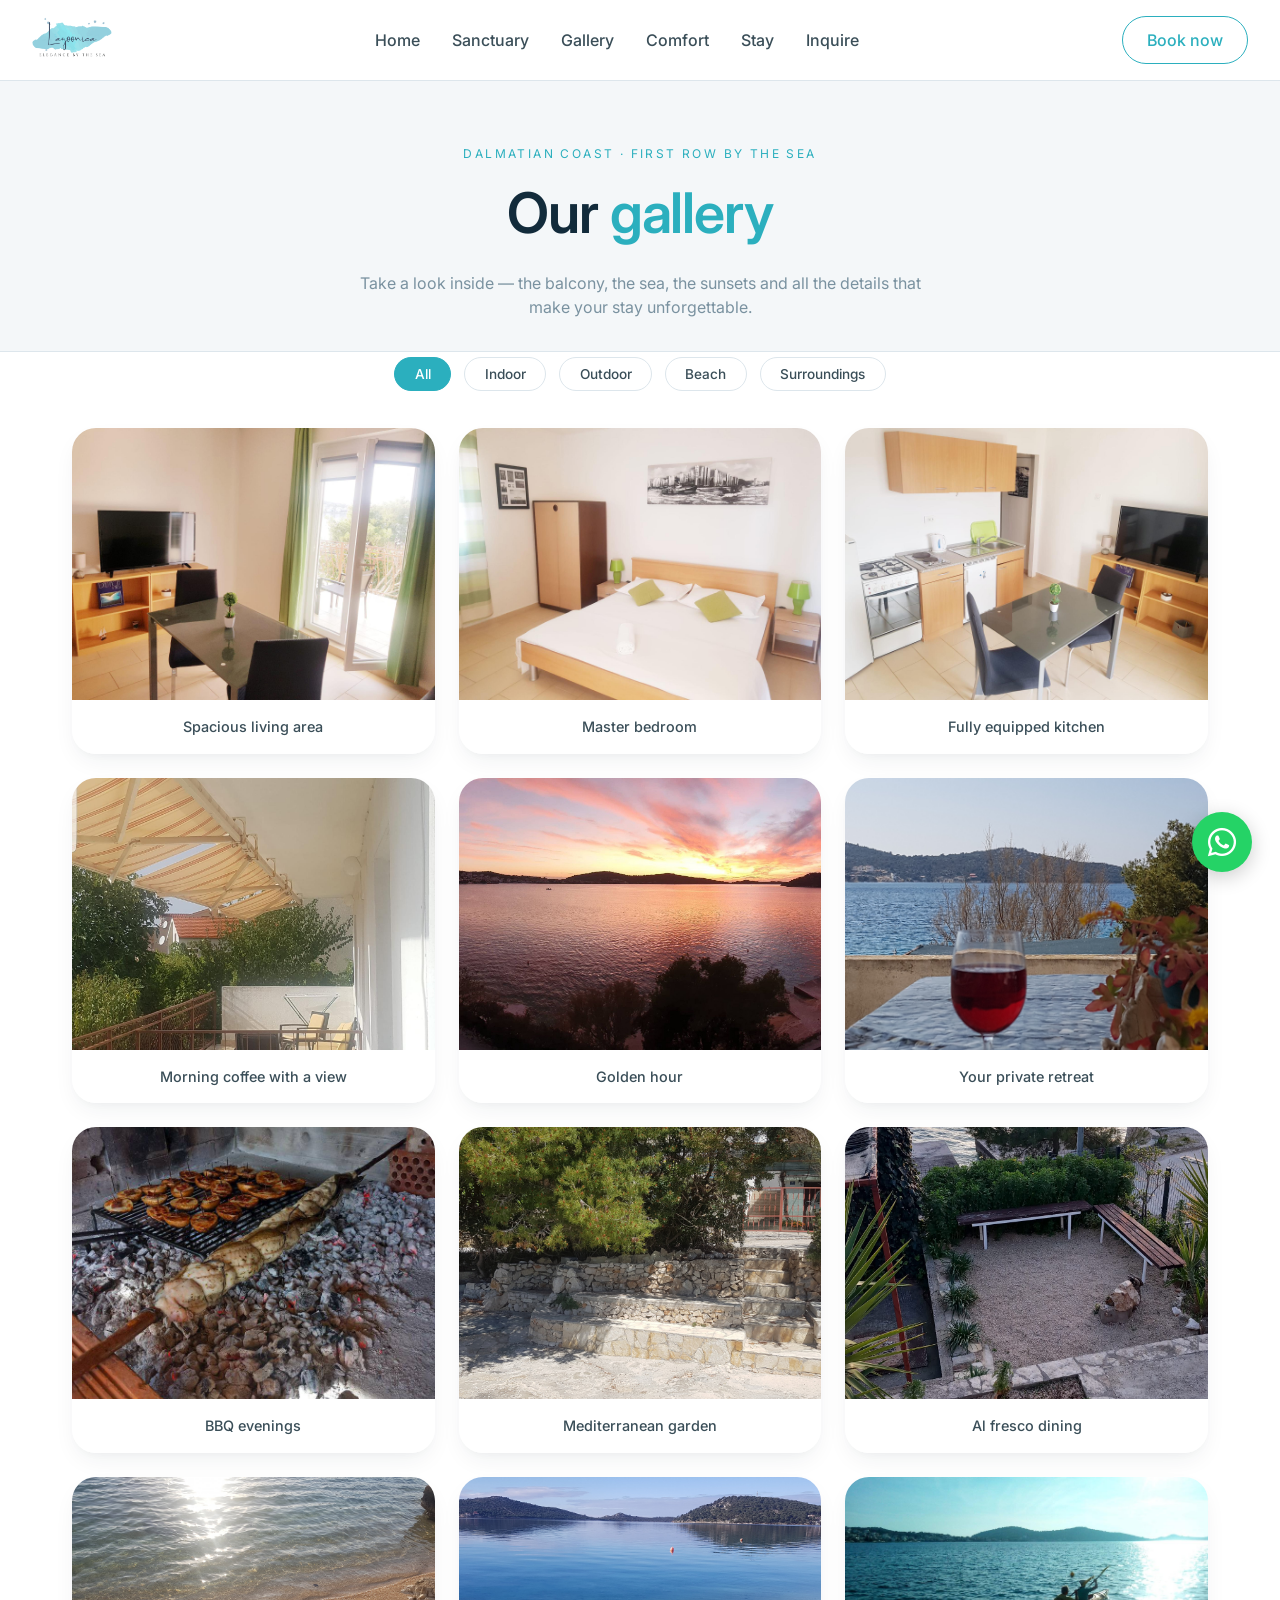
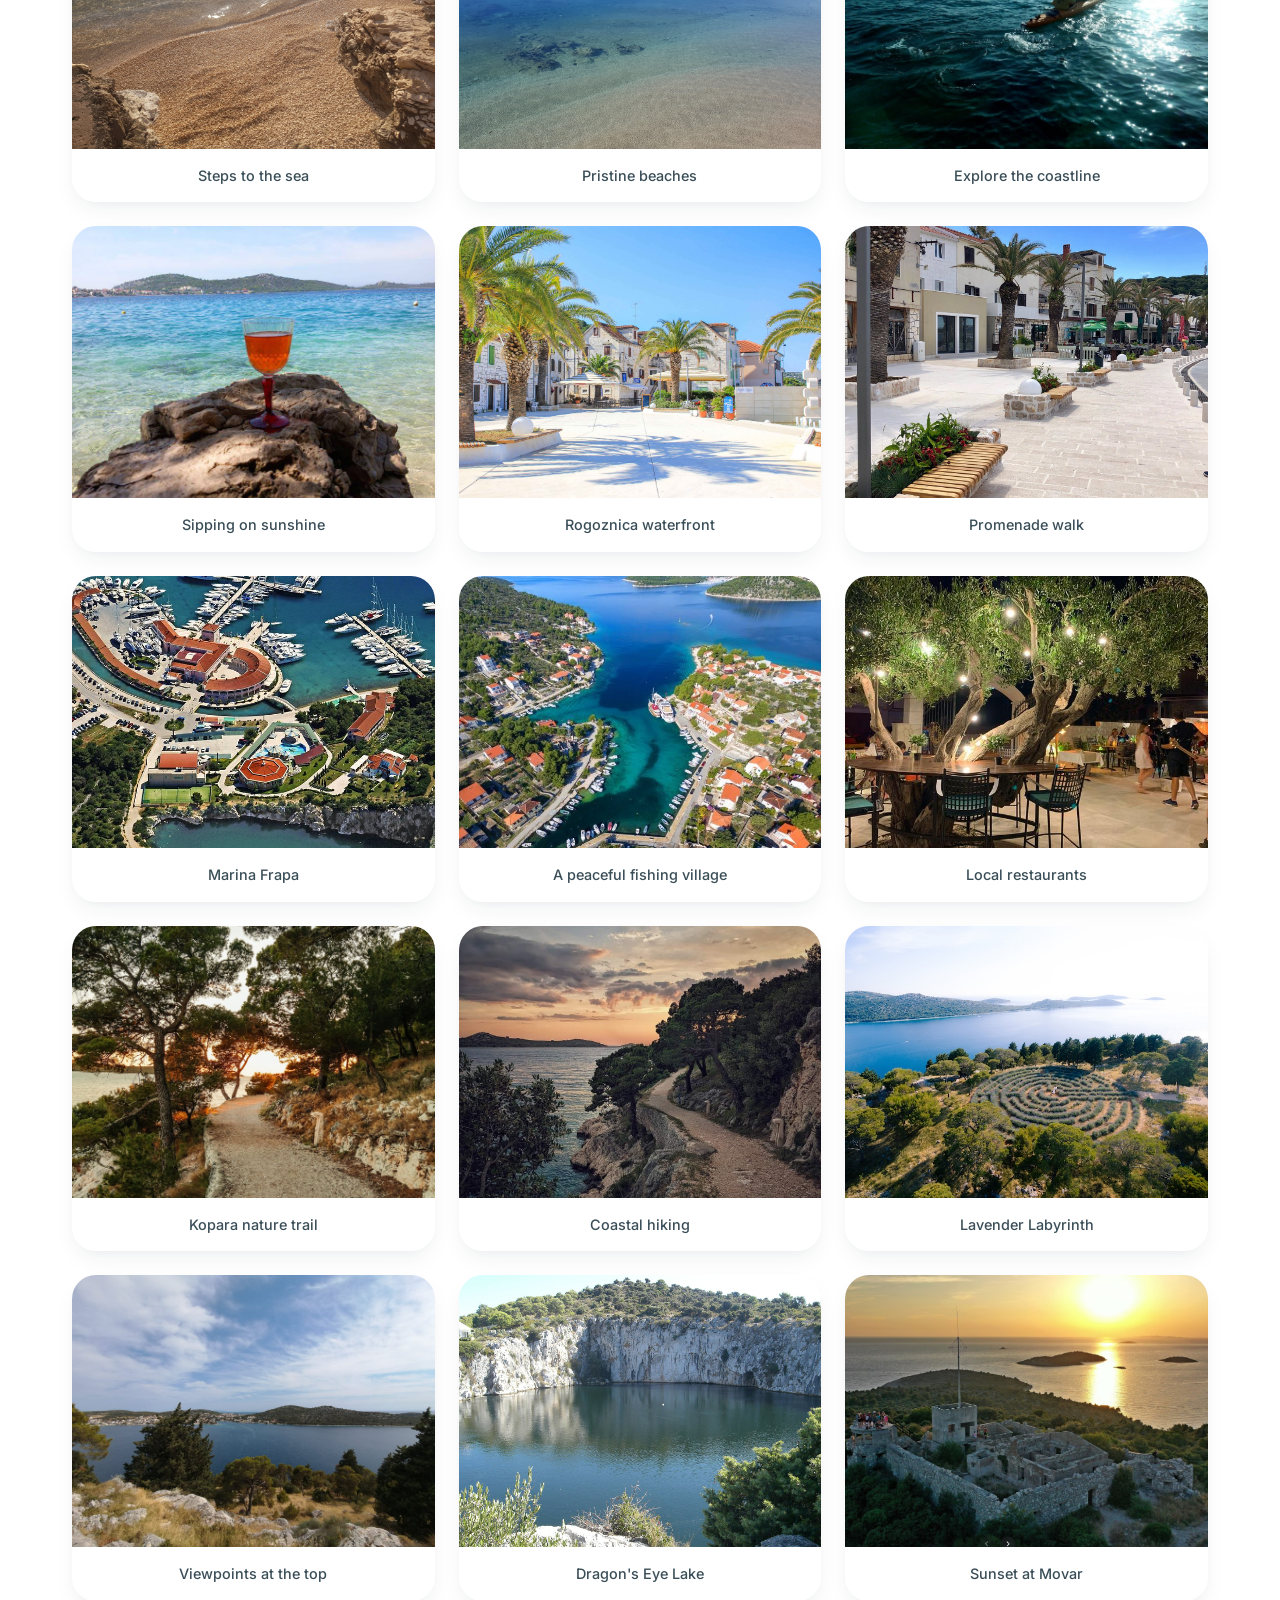
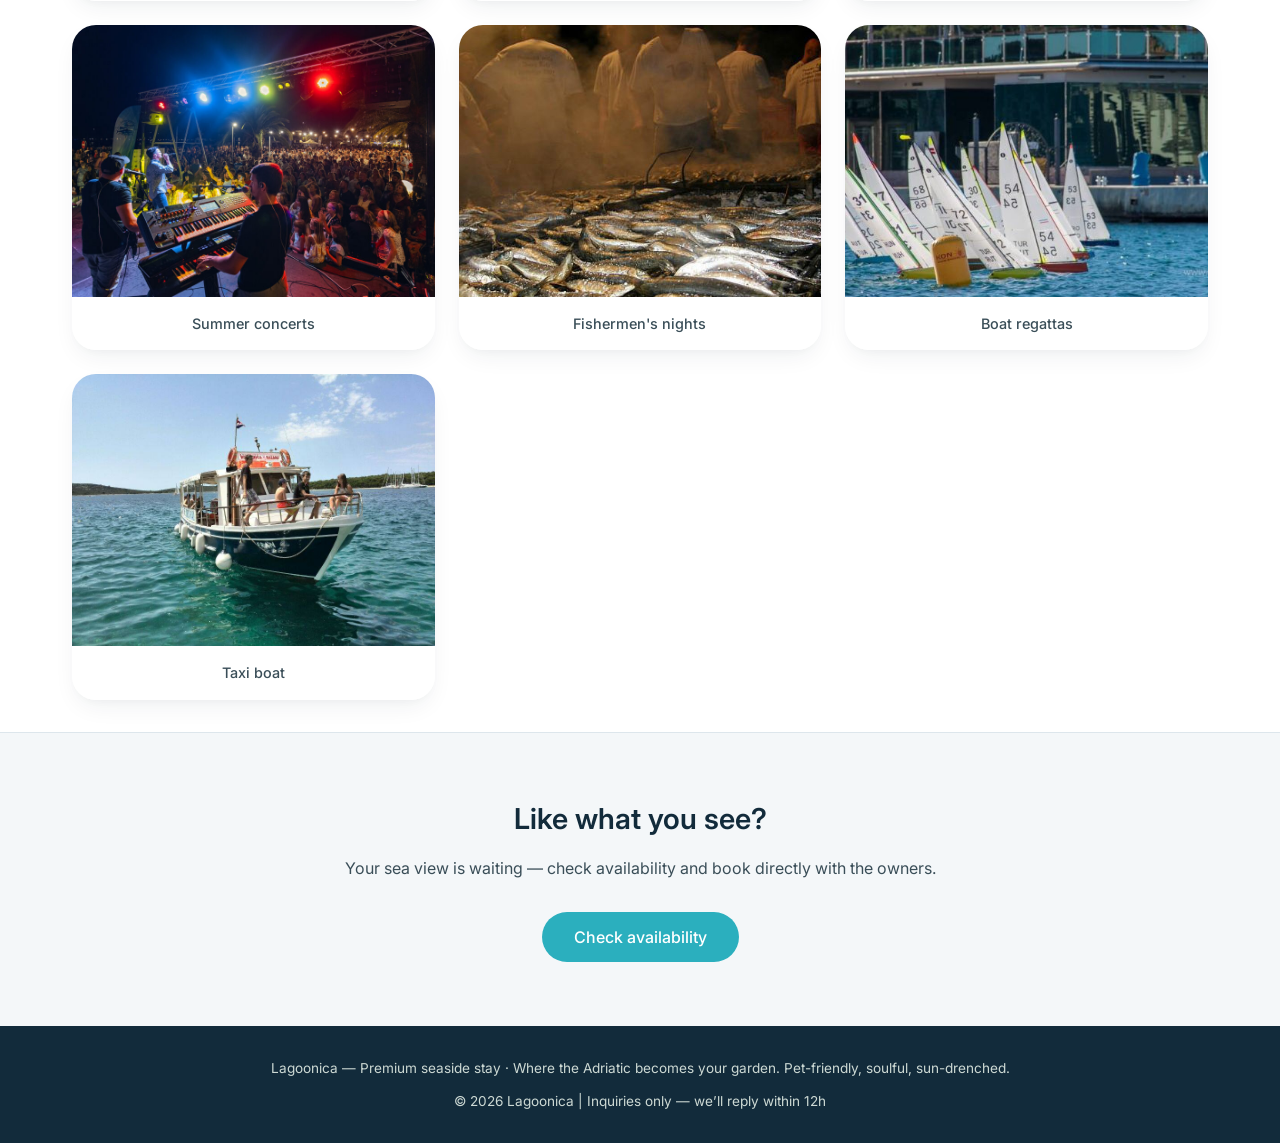
==== commit 6048cb22: "Add files via upload" ====
--- a/gallery/index.html
+++ b/gallery/index.html
@@ -1,549 +1,76 @@
-<!DOCTYPE html>
-<html lang="en">
-<head>
-<meta charset="UTF-8">
-<meta name="viewport" content="width=device-width, initial-scale=1.0">
-<title>Gallery – Lagoonica</title>
-<link href="https://fonts.googleapis.com/css2?family=Outfit:wght@400;600;700;800&family=Inter:wght@300;400;500&display=swap" rel="stylesheet">
-<style>
-:root {
-  --bg:    #F4F6F8;
-  --bg2:   #EAEDF1;
-  --teal:  #0E7490;
-  --teal2: #0891B2;
-  --dark:  #1C2331;
-  --muted: rgba(28,35,49,0.52);
-  --border:rgba(14,116,144,0.18);
-  --white: #FFFFFF;
-}
-*,*::before,*::after{box-sizing:border-box;margin:0;padding:0;}
-html{scroll-behavior:smooth;}
-body{font-family:'Inter',sans-serif;background:var(--bg);color:var(--dark);overflow-x:hidden;}
-
-/* ── NAV ── */
-nav{
-  display:flex;align-items:center;justify-content:space-between;
-  padding:1.1rem 6%;background:var(--white);
-  border-bottom:1px solid var(--border);
-  position:sticky;top:0;z-index:100;
-}
-.logo{font-family:'Outfit',sans-serif;font-weight:400;font-size:1.3rem;color:var(--dark);text-decoration:none;}
-.logo span{color:var(--teal);}
-.nav-back{
-  font-size:.78rem;font-weight:500;letter-spacing:.1em;text-transform:uppercase;
-  color:var(--teal);text-decoration:none;
-  display:flex;align-items:center;gap:.4rem;
-  transition:gap .2s;
-}
-.nav-back:hover{gap:.7rem;}
-
-/* ── HERO ── */
-.gallery-hero{
-  padding:4rem 6% 3rem;text-align:center;
-  background:var(--bg);position:relative;overflow:hidden;
-}
-.gallery-hero::before{
-  content:'';position:absolute;inset:0;
-  background-image:radial-gradient(rgba(14,116,144,.07) 1px,transparent 1px);
-  background-size:28px 28px;pointer-events:none;
-}
-.gallery-eyebrow{
-  font-size:.72rem;font-weight:500;letter-spacing:.2em;text-transform:uppercase;
-  color:var(--teal);margin-bottom:.8rem;display:block;
-}
-.gallery-title{
-  font-family:'Outfit',sans-serif;font-weight:800;
-  font-size:clamp(2.2rem,5vw,4rem);
-  color:var(--dark);letter-spacing:-.025em;line-height:1.1;margin-bottom:1rem;
-}
-.gallery-title span{color:var(--teal);}
-.gallery-sub{font-size:.95rem;color:var(--muted);font-weight:300;max-width:480px;margin:0 auto 2.5rem;}
-
-/* ── FILTER TREE ── */
-.filter-tree{
-  padding:0 6% 3rem;
-  max-width:1200px;margin:0 auto;
-}
-.filter-row{
-  display:flex;align-items:flex-start;gap:1.5rem;
-  margin-bottom:1rem;flex-wrap:wrap;
-}
-.filter-row + .filter-row{
-  padding-left:1.5rem;
-  border-left:2px solid var(--border);
-  margin-left:.3rem;
-}
-.filter-group-label{
-  font-size:.68rem;font-weight:500;letter-spacing:.14em;text-transform:uppercase;
-  color:var(--muted);padding:.45rem 0;white-space:nowrap;
-  min-width:80px;
-}
-.filter-btns{display:flex;gap:.5rem;flex-wrap:wrap;}
-.filter-btn{
-  font-size:.75rem;font-weight:500;letter-spacing:.08em;text-transform:uppercase;
-  padding:.45rem 1.1rem;border:1px solid var(--border);
-  background:transparent;color:var(--muted);cursor:pointer;
-  border-radius:20px;transition:all .2s;font-family:'Inter',sans-serif;
-}
-.filter-btn:hover{border-color:var(--teal);color:var(--teal);}
-.filter-btn.active{background:var(--teal);color:#fff;border-color:var(--teal);}
-.filter-btn.parent-active{background:rgba(14,116,144,.1);color:var(--teal);border-color:var(--teal);}
-
-/* ── MASONRY GRID ── */
-.masonry{
-  columns:3;column-gap:12px;
-  padding:0 6% 6rem;
-  max-width:1200px;margin:0 auto;
-}
-.masonry-item{
-  break-inside:avoid;margin-bottom:12px;
-  position:relative;overflow:hidden;
-  cursor:pointer;border-radius:12px;
-}
-.masonry-item img{width:100%;display:block;transition:transform .5s ease;}
-.masonry-item:hover img{transform:scale(1.05);}
-.masonry-overlay{
-  position:absolute;inset:0;
-  background:linear-gradient(to top,rgba(28,35,49,.75) 0%,transparent 50%);
-  opacity:0;transition:opacity .3s;
-  display:flex;align-items:flex-end;padding:1.2rem;border-radius:12px;
-}
-.masonry-item:hover .masonry-overlay{opacity:1;}
-.masonry-label{font-family:'Outfit',sans-serif;font-size:.88rem;font-weight:600;color:#fff;}
-.masonry-tag{font-size:.65rem;letter-spacing:.1em;text-transform:uppercase;color:rgba(255,255,255,.7);display:block;margin-bottom:.2rem;}
-
-/* ── EMPTY STATE ── */
-.empty-state{
-  text-align:center;padding:5rem 2rem;
-  color:var(--muted);font-size:.95rem;
-  display:none;
-}
-.empty-state.show{display:block;}
-
-/* ── LIGHTBOX ── */
-.lightbox{
-  position:fixed;inset:0;z-index:500;
-  background:rgba(28,35,49,.92);
-  display:flex;align-items:center;justify-content:center;
-  opacity:0;pointer-events:none;transition:opacity .3s;
-  backdrop-filter:blur(8px);
-}
-.lightbox.open{opacity:1;pointer-events:all;}
-.lb-inner{position:relative;max-width:90vw;max-height:90vh;display:flex;align-items:center;gap:1rem;}
-.lb-img-wrap{max-width:80vw;max-height:85vh;border-radius:12px;overflow:hidden;position:relative;}
-.lb-img-wrap img{max-width:80vw;max-height:85vh;object-fit:contain;display:block;border-radius:12px;}
-.lb-info{
-  position:absolute;bottom:0;left:0;right:0;
-  background:linear-gradient(to top,rgba(28,35,49,.88) 0%,transparent 100%);
-  padding:2rem 1.5rem 1.2rem;border-radius:0 0 12px 12px;
-}
-.lb-info-tag{font-size:.65rem;letter-spacing:.12em;text-transform:uppercase;color:var(--teal2);margin-bottom:.25rem;display:block;}
-.lb-info-name{font-family:'Outfit',sans-serif;font-size:1.1rem;font-weight:700;color:#fff;}
-.lb-btn{
-  width:3rem;height:3rem;border-radius:50%;
-  background:rgba(255,255,255,.12);border:1px solid rgba(255,255,255,.2);
-  color:#fff;font-size:1.2rem;cursor:pointer;
-  display:flex;align-items:center;justify-content:center;
-  transition:background .2s;flex-shrink:0;
-}
-.lb-btn:hover{background:var(--teal);}
-.lb-close{
-  position:absolute;top:-3rem;right:0;
-  width:2.4rem;height:2.4rem;border-radius:50%;
-  background:rgba(255,255,255,.15);border:none;
-  color:#fff;font-size:1.1rem;cursor:pointer;
-  display:flex;align-items:center;justify-content:center;
-  transition:background .2s;
-}
-.lb-close:hover{background:var(--teal);}
-.lb-counter{
-  position:absolute;top:-2.8rem;left:50%;transform:translateX(-50%);
-  font-size:.75rem;letter-spacing:.1em;color:rgba(255,255,255,.6);
-  text-transform:uppercase;white-space:nowrap;
-}
-
-/* ── CTA ── */
-.gallery-cta{
-  text-align:center;padding:4rem 6%;
-  background:var(--bg2);border-top:1px solid var(--border);
-}
-.gallery-cta h2{
-  font-family:'Outfit',sans-serif;font-weight:800;
-  font-size:clamp(1.6rem,3vw,2.4rem);color:var(--dark);
-  margin-bottom:.7rem;letter-spacing:-.02em;
-}
-.gallery-cta p{font-size:.95rem;color:var(--muted);font-weight:300;margin-bottom:2rem;}
-.btn-teal{
-  background:var(--teal);color:#fff;padding:.9rem 2.2rem;border-radius:8px;
-  font-size:.88rem;font-weight:500;text-decoration:none;
-  letter-spacing:.06em;text-transform:uppercase;
-  transition:background .2s,transform .15s;display:inline-block;
-}
-.btn-teal:hover{background:var(--teal2);transform:translateY(-2px);}
-
-/* ── FOOTER ── */
-.gallery-footer{
-  background:var(--dark);color:rgba(255,255,255,.45);
-  padding:1.5rem 6%;display:flex;
-  justify-content:space-between;align-items:center;
-  font-size:.78rem;flex-wrap:wrap;gap:.5rem;
-}
-.gallery-footer a{color:var(--teal2);text-decoration:none;}
-
-/* ── MOBILE ── */
-@media(max-width:768px){
-  .masonry{columns:2;}
-  .lb-btn{display:none;}
-  .filter-row{gap:.8rem;}
-  .filter-group-label{min-width:auto;}
-}
-@media(max-width:480px){
-  .masonry{columns:1;}
-  .filter-row + .filter-row{padding-left:.8rem;}
-}
-</style>
-</head>
-<body>
-
-<!-- NAV -->
-<nav>
-  <a class="logo" href="index.html"><span>Lagoonica</span></a>
-  <a class="nav-back" href="../">← Back to home</a>
-</nav>
-
-<!-- HERO -->
-<div class="gallery-hero">
-  <span class="gallery-eyebrow">Dalmatian Coast · First Row by the Sea</span>
-  <h1 class="gallery-title">Our <span>gallery</span></h1>
-  <p class="gallery-sub">Take a look inside — the balcony, the sea, the sunsets and all the details that make your stay unforgettable.</p>
-</div>
-
-<!-- FILTER TREE -->
-<div class="filter-tree">
-
-  <!-- Row 1: All + top level -->
-  <div class="filter-row">
-    <div class="filter-group-label">Browse</div>
-    <div class="filter-btns">
-      <button class="filter-btn active" onclick="filter('all', this)">All</button>
-    </div>
-  </div>
-
-  <!-- Row 2: Outdoor parent + children -->
-  <div class="filter-row">
-    <div class="filter-group-label">Outdoor</div>
-    <div class="filter-btns">
-      <button class="filter-btn" onclick="filter('outdoor', this)">All Outdoor</button>
-      <button class="filter-btn" onclick="filter('balcony', this)">Balcony & Views</button>
-      <button class="filter-btn" onclick="filter('garden', this)">House & Garden</button>
-    </div>
-  </div>
-
-  <!-- Row 3: Interior parent + children -->
-  <div class="filter-row">
-    <div class="filter-group-label">Interior</div>
-    <div class="filter-btns">
-      <button class="filter-btn" onclick="filter('interior', this)">All Interior</button>
-      <button class="filter-btn" onclick="filter('apt1', this)">Apartment 1</button>
-      <button class="filter-btn" onclick="filter('apt2', this)">Apartment 2</button>
-    </div>
-  </div>
-
-  <!-- Row 4: Standalone categories -->
-  <div class="filter-row">
-    <div class="filter-group-label">More</div>
-    <div class="filter-btns">
-      <button class="filter-btn" onclick="filter('beach', this)">Beach & Sea</button>
-      <button class="filter-btn" onclick="filter('sunsets', this)">Sunsets</button>
-      <button class="filter-btn" onclick="filter('views', this)">Views</button>
-      <button class="filter-btn" onclick="filter('food', this)">Food & Beverages</button>
-      <button class="filter-btn" onclick="filter('misc', this)">Miscellaneous</button>
-    </div>
-  </div>
-
-</div>
-
-<!-- MASONRY GALLERY -->
-<div class="masonry" id="gallery">
-
-  <!-- BALCONY & VIEWS -->
-  <div class="masonry-item" data-cat="balcony outdoor" data-label="Balcony · Open sea view" data-tag="Balcony & Views" onclick="openLightbox(this)">
-    <img src="../img/outdoor/balcony/1.jpg" alt="Balcony sea view"/>
-    <div class="masonry-overlay"><div><span class="masonry-tag">Balcony & Views</span><span class="masonry-label">Balcony · Open sea view</span></div></div>
-  </div>
-
-  <div class="masonry-item" data-cat="balcony outdoor" data-label="Morning coffee on the balcony" data-tag="Balcony & Views" onclick="openLightbox(this)">
-    <img src="../img/outdoor/balcony/2.jpg" alt="Morning on balcony"/>
-    <div class="masonry-overlay"><div><span class="masonry-tag">Balcony & Views</span><span class="masonry-label">Morning coffee on the balcony</span></div></div>
-  </div>
-
-  <!-- HOUSE & GARDEN -->
-  <div class="masonry-item" data-cat="garden outdoor" data-label="Garden terrace" data-tag="House & Garden" onclick="openLightbox(this)">
-    <img src="../img/outdoor/garden/1.jpg" alt="Garden terrace"/>
-    <div class="masonry-overlay"><div><span class="masonry-tag">House & Garden</span><span class="masonry-label">Garden terrace</span></div></div>
-  </div>
-
-  <div class="masonry-item" data-cat="garden outdoor" data-label="House · First row by the sea" data-tag="House & Garden" onclick="openLightbox(this)">
-    <img src="../img/outdoor/garden/2.jpg" alt="House exterior"/>
-    <div class="masonry-overlay"><div><span class="masonry-tag">House & Garden</span><span class="masonry-label">House · First row by the sea</span></div></div>
-  </div>
-
-  <!-- APARTMENT 1 -->
-  <div class="masonry-item" data-cat="apt1 interior" data-label="Apartment 1 · Living room" data-tag="Apartment 1" onclick="openLightbox(this)">
-    <img src="../img/interior/apt1/1.jpg" alt="Apartment 1 living room"/>
-    <div class="masonry-overlay"><div><span class="masonry-tag">Apartment 1</span><span class="masonry-label">Apartment 1 · Living room</span></div></div>
-  </div>
-
-  <div class="masonry-item" data-cat="apt1 interior" data-label="Apartment 1 · Bedroom" data-tag="Apartment 1" onclick="openLightbox(this)">
-    <img src="../img/interior/apt1/2.jpg" alt="Apartment 1 bedroom"/>
-    <div class="masonry-overlay"><div><span class="masonry-tag">Apartment 1</span><span class="masonry-label">Apartment 1 · Bedroom</span></div></div>
-  </div>
-
-  <div class="masonry-item" data-cat="apt1 interior" data-label="Apartment 1 · Kitchen" data-tag="Apartment 1" onclick="openLightbox(this)">
-    <img src="../img/interior/apt1/3.jpg" alt="Apartment 1 kitchen"/>
-    <div class="masonry-overlay"><div><span class="masonry-tag">Apartment 1</span><span class="masonry-label">Apartment 1 · Kitchen</span></div></div>
-  </div>
-
-  <!-- APARTMENT 2 -->
-  <div class="masonry-item" data-cat="apt2 interior" data-label="Apartment 2 · Living room" data-tag="Apartment 2" onclick="openLightbox(this)">
-    <img src="../img/interior/apt2/1.jpg" alt="Apartment 2 living room"/>
-    <div class="masonry-overlay"><div><span class="masonry-tag">Apartment 2</span><span class="masonry-label">Apartment 2 · Living room</span></div></div>
-  </div>
-
-  <div class="masonry-item" data-cat="apt2 interior" data-label="Apartment 2 · Bedroom" data-tag="Apartment 2" onclick="openLightbox(this)">
-    <img src="../img/interior/apt2/2.jpg" alt="Apartment 2 bedroom"/>
-    <div class="masonry-overlay"><div><span class="masonry-tag">Apartment 2</span><span class="masonry-label">Apartment 2 · Bedroom</span></div></div>
-  </div>
-
-  <!-- BEACH & SEA -->
-  <div class="masonry-item" data-cat="beach" data-label="The beach · 20 steps away" data-tag="Beach & Sea" onclick="openLightbox(this)">
-    <img src="../img/beach/1.jpeg" alt="Crystal clear · You can count the pebbles"/>
-    <div class="masonry-overlay"><div><span class="masonry-tag">Beach & Sea</span><span class="masonry-label">Crystal clear · You can count the pebbles</span></div></div>
-  </div>
-
-  <div class="masonry-item" data-cat="beach" data-label="Crystal clear water" data-tag="Beach & Sea" onclick="openLightbox(this)">
-    <img src="../img/beach/3.jpg" alt="The bay · Still, clear and all yours"/>
-    <div class="masonry-overlay"><div><span class="masonry-tag">Beach & Sea</span><span class="masonry-label">The bay · Still, clear and all yours</span></div></div>
-  </div>
-
-  <div class="masonry-item" data-cat="beach" data-label="Crystal clear water" data-tag="Beach & Sea" onclick="openLightbox(this)">
-    <img src="../img/beach/4.jpg" alt="Our beach · Warm pebbles, cool water"/>
-    <div class="masonry-overlay"><div><span class="masonry-tag">Beach & Sea</span><span class="masonry-label">Our beach · Warm pebbles, cool water</span></div></div>
-  </div>
-
-  <div class="masonry-item" data-cat="beach" data-label="Crystal clear water" data-tag="Beach & Sea" onclick="openLightbox(this)">
-    <img src="../img/beach/5.jpg" alt="Stone terrace · Shade and silence"/>
-    <div class="masonry-overlay"><div><span class="masonry-tag">Beach & Sea</span><span class="masonry-label">Stone terrace · Shade and silence</span></div></div>
-  </div>
-
-  <div class="masonry-item" data-cat="beach" data-label="Crystal clear water" data-tag="Beach & Sea" onclick="openLightbox(this)">
-    <img src="../img/beach/8.jpg" alt="Kayaking · Explore the coastline"/>
-    <div class="masonry-overlay"><div><span class="masonry-tag">Beach & Sea</span><span class="masonry-label">Kayaking · Explore the coastline</span></div></div>
-  </div>
-
-  <!-- SUNSETS -->
-  <div class="masonry-item" data-cat="sunsets" data-label="Sunset · From the balcony" data-tag="Sunsets" onclick="openLightbox(this)">
-    <img src="../img/sunsets/1.jpeg" alt="Sunset from balcony"/>
-    <div class="masonry-overlay"><div><span class="masonry-tag">Sunsets</span><span class="masonry-label">Sunset · From the balcony</span></div></div>
-  </div>
-
-  <div class="masonry-item" data-cat="sunsets" data-label="Golden hour over the Adriatic" data-tag="Sunsets" onclick="openLightbox(this)">
-    <img src="../img/sunsets/2.jpg" alt="Golden hour sunset"/>
-    <div class="masonry-overlay"><div><span class="masonry-tag">Sunsets</span><span class="masonry-label">Golden hour over the Adriatic</span></div></div>
-  </div>
-
-  <div class="masonry-item" data-cat="sunsets" data-label="Golden hour over the Adriatic" data-tag="Sunsets" onclick="openLightbox(this)">
-    <img src="../img/sunsets/3.jpg" alt="The best seat in the house"/>
-    <div class="masonry-overlay"><div><span class="masonry-tag">Sunsets</span><span class="masonry-label">Pets love it too</span></div></div>
-  </div>
-
-  <!-- VIEWS -->
-  <div class="masonry-item" data-cat="views" data-label="Panoramic view · Open sea" data-tag="Views" onclick="openLightbox(this)">
-    <img src="../img/views/2.jpg" alt="Panoramic sea view"/>
-    <div class="masonry-overlay"><div><span class="masonry-tag">Views</span><span class="masonry-label">Panoramic view · Open sea</span></div></div>
-  </div>
-
-  <div class="masonry-item" data-cat="views" data-label="Islands on the horizon" data-tag="Views" onclick="openLightbox(this)">
-    <img src="../img/views/1.jpeg" alt="Islands view"/>
-    <div class="masonry-overlay"><div><span class="masonry-tag">Views</span><span class="masonry-label">Islands on the horizon</span></div></div>
-  </div>
-
-  <!-- FOOD & BEVERAGES -->
-  <div class="masonry-item" data-cat="food" data-label="Welcome drinks" data-tag="Food & Beverages" onclick="openLightbox(this)">
-    <img src="../img/food/1.jpg" alt="Welcome drinks"/>
-    <div class="masonry-overlay"><div><span class="masonry-tag">Food & Beverages</span><span class="masonry-label">Welcome drinks</span></div></div>
-  </div>
-
-  <div class="masonry-item" data-cat="food" data-label="Welcome drinks" data-tag="Food & Beverages" onclick="openLightbox(this)">
-    <img src="../img/food/2.jpg" alt="Under the bell · Slow cooked perfection"/>
-    <div class="masonry-overlay"><div><span class="masonry-tag">Food & Beverages</span><span class="masonry-label">Under the bell · Slow cooked perfection</span></div></div>
-  </div>
-
-  <div class="masonry-item" data-cat="food" data-label="Welcome drinks" data-tag="Food & Beverages" onclick="openLightbox(this)">
-    <img src="../img/food/3.jpg" alt="Local food"/>
-    <div class="masonry-overlay"><div><span class="masonry-tag">Food & Beverages</span><span class="masonry-label">Local food</span></div></div>
-  </div>
-
-  <div class="masonry-item" data-cat="food" data-label="Welcome drinks" data-tag="Food & Beverages" onclick="openLightbox(this)">
-    <img src="../img/food/4.jpg" alt="Muraena on the spit · Local tradition"/>
-    <div class="masonry-overlay"><div><span class="masonry-tag">Food & Beverages</span><span class="masonry-label">Muraena on the spit · Local tradition</span></div></div>
-  </div>
-
-  <div class="masonry-item" data-cat="food" data-label="Welcome drinks" data-tag="Food & Beverages" onclick="openLightbox(this)">
-    <img src="../img/food/5.jpg" alt="Octopus peka · Dalmatian classic"/>
-    <div class="masonry-overlay"><div><span class="masonry-tag">Food & Beverages</span><span class="masonry-label">Octopus peka · Dalmatian classic</span></div></div>
-  </div>
-
-  <div class="masonry-item" data-cat="food" data-label="Welcome drinks" data-tag="Food & Beverages" onclick="openLightbox(this)">
-    <img src="../img/food/6.jpg" alt="Local wine · Best enjoyed by the sea"/>
-    <div class="masonry-overlay"><div><span class="masonry-tag">Food & Beverages</span><span class="masonry-label">Local wine · Best enjoyed by the sea</span></div></div>
-  </div>
-
-  <!-- MISCELLANEOUS -->
-  <div class="masonry-item" data-cat="misc" data-label="Local area" data-tag="Miscellaneous" onclick="openLightbox(this)">
-    <img src="../img/misc/1.jpg" alt="Local area"/>
-    <div class="masonry-overlay"><div><span class="masonry-tag">Miscellaneous</span><span class="masonry-label">Local area</span></div></div>
-  </div>
-
-  <div class="masonry-item" data-cat="misc" data-label="Local area" data-tag="Miscellaneous" onclick="openLightbox(this)">
-    <img src="../img/misc/2.jpeg" alt="Ready for takeoff · Our local seagull"/>
-    <div class="masonry-overlay"><div><span class="masonry-tag">Miscellaneous</span><span class="masonry-label">Ready for takeoff · Our local seagull</span></div></div>
-  </div>
-
-</div>
-
-<!-- EMPTY STATE -->
-<div class="empty-state" id="empty-state">No photos in this category yet.</div>
-
-<!-- LIGHTBOX -->
-<div class="lightbox" id="lightbox" onclick="closeLightboxOutside(event)">
-  <div class="lb-inner">
-    <button class="lb-btn" onclick="prevImage()">&#8592;</button>
-    <div class="lb-img-wrap">
-      <button class="lb-close" onclick="closeLightbox()">&#10005;</button>
-      <span class="lb-counter" id="lb-counter">1 / 1</span>
-      <img id="lb-img" src="" alt=""/>
-      <div class="lb-info">
-        <span class="lb-info-tag" id="lb-tag"></span>
-        <span class="lb-info-name" id="lb-name"></span>
-      </div>
-    </div>
-    <button class="lb-btn" onclick="nextImage()">&#8594;</button>
-  </div>
-</div>
-
-<!-- CTA -->
-<div class="gallery-cta">
-  <h2>Like what you see?</h2>
-  <p>Your sea view is waiting — check availability and book directly with the owners.</p>
-  <a href="../#kontakt" class="btn-teal">Check availability</a>
-</div>
-
-<!-- FOOTER -->
-<div class="gallery-footer">
-  <span>© 2025 Lagoonica. All rights reserved.</span>
-  <span>Elegance by the Sea</span>
-</div>
-
-<script>
-const allItems = Array.from(document.querySelectorAll('.masonry-item'));
-let currentIndex = 0;
-let activeItems = allItems;
-
-// ── FILTER ──
-// Each item has data-cat with space-separated tags e.g. "balcony outdoor"
-// Parent filters (outdoor, interior) match any item whose cat includes their key
-const parentMap = {
-  outdoor:  ['balcony','garden'],
-  interior: ['apt1','apt2']
-};
-
-function filter(cat, btn) {
-  document.querySelectorAll('.filter-btn').forEach(b => b.classList.remove('active','parent-active'));
-  btn.classList.add('active');
-
-  allItems.forEach(item => {
-    const cats = item.dataset.cat.split(' ');
-    let show = false;
-    if (cat === 'all') {
-      show = true;
-    } else if (parentMap[cat]) {
-      show = parentMap[cat].some(c => cats.includes(c));
-    } else {
-      show = cats.includes(cat);
-    }
-    item.style.display = show ? '' : 'none';
-  });
-
-  // Empty state
-  const visible = allItems.filter(i => i.style.display !== 'none');
-  document.getElementById('empty-state').classList.toggle('show', visible.length === 0);
-  activeItems = visible;
-}
-
-// ── LIGHTBOX ──
-function getVisible() {
-  return allItems.filter(i => i.style.display !== 'none');
-}
-
-function openLightbox(el) {
-  activeItems = getVisible();
-  currentIndex = activeItems.indexOf(el);
-  if (currentIndex === -1) currentIndex = 0;
-  updateLightbox();
-  document.getElementById('lightbox').classList.add('open');
-  document.body.style.overflow = 'hidden';
-}
-
-function closeLightbox() {
-  document.getElementById('lightbox').classList.remove('open');
-  document.body.style.overflow = '';
-}
-
-function closeLightboxOutside(e) {
-  if (e.target === document.getElementById('lightbox')) closeLightbox();
-}
-
-function updateLightbox() {
-  activeItems = getVisible();
-  const item = activeItems[currentIndex];
-  if (!item) return;
-  document.getElementById('lb-img').src = item.querySelector('img').src;
-  document.getElementById('lb-img').alt = item.querySelector('img').alt;
-  document.getElementById('lb-tag').textContent = item.dataset.tag;
-  document.getElementById('lb-name').textContent = item.dataset.label;
-  document.getElementById('lb-counter').textContent = (currentIndex + 1) + ' / ' + activeItems.length;
-}
-
-function nextImage() {
-  activeItems = getVisible();
-  currentIndex = (currentIndex + 1) % activeItems.length;
-  updateLightbox();
-}
-
-function prevImage() {
-  activeItems = getVisible();
-  currentIndex = (currentIndex - 1 + activeItems.length) % activeItems.length;
-  updateLightbox();
-}
-
-// Keyboard
-document.addEventListener('keydown', e => {
-  if (!document.getElementById('lightbox').classList.contains('open')) return;
-  if (e.key === 'ArrowRight') nextImage();
-  if (e.key === 'ArrowLeft') prevImage();
-  if (e.key === 'Escape') closeLightbox();
-});
-
-// Touch swipe
-let touchStartX = 0;
-document.getElementById('lightbox').addEventListener('touchstart', e => {
-  touchStartX = e.touches[0].clientX;
-});
-document.getElementById('lightbox').addEventListener('touchend', e => {
-  const diff = touchStartX - e.changedTouches[0].clientX;
-  if (Math.abs(diff) > 50) { if (diff > 0) nextImage(); else prevImage(); }
-});
-</script>
-</body>
-</html>
+<!DOCTYPE html>
+<html lang="en">
+<head>
+    <meta charset="UTF-8">
+    <meta name="viewport" content="width=device-width, initial-scale=1.0, user-scalable=yes">
+    <title>Lagoonica | Photo Gallery</title>
+    <!-- Fonts & Icons -->
+    <link rel="preconnect" href="https://fonts.googleapis.com">
+    <link rel="preconnect" href="https://fonts.gstatic.com" crossorigin>
+    <link href="https://fonts.googleapis.com/css2?family=Inter:opsz,wght@14..32,300;14..32,400;14..32,500;14..32,600;14..32,700&display=swap" rel="stylesheet">
+    <link href="https://fonts.googleapis.com/css2?family=Great+Vibes&display=swap" rel="stylesheet">
+    <link rel="stylesheet" href="https://cdnjs.cloudflare.com/ajax/libs/font-awesome/6.0.0-beta3/css/all.min.css">
+    <!-- Main site CSS -->
+    <link rel="stylesheet" href="../style.css">
+    <!-- Gallery specific CSS -->
+    <link rel="stylesheet" href="gallery.css">
+</head>
+<body>
+
+    <!-- ========== NAVBAR ========== -->
+    <div class="navbar">
+        <div class="navbar-left">
+            <button class="menu-toggle" id="menuToggle" aria-label="Menu">
+                <i class="fas fa-bars"></i>
+            </button>
+            <a href="../#home" class="logo-link">
+                <img src="../img/logo-no-bg.png" alt="Lagoonica" style="height: 40px; width: auto;">
+            </a>
+        </div>
+        <div class="nav-links" id="navLinks">
+            <a href="../#home">Home</a>
+            <a href="../#about">Sanctuary</a>
+            <a href="../#gallery">Gallery</a>
+            <a href="../#amenities">Comfort</a>
+            <a href="../#pricing">Stay</a>
+            <a href="../#contact">Inquire</a>
+            <a href="../#contact" class="btn-outline mobile-book-btn">Book now</a>
+        </div>
+        <a href="../#contact" class="btn-outline" style="text-decoration:none;">Book now</a>
+    </div>
+
+    <!-- ========== GALLERY HERO ========== -->
+    <div class="gallery-hero">
+        <span class="gallery-eyebrow">Dalmatian Coast · First Row by the Sea</span>
+        <h1 class="gallery-title">Our <span>gallery</span></h1>
+        <p class="gallery-sub">Take a look inside — the balcony, the sea, the sunsets and all the details that make your stay unforgettable.</p>
+    </div>
+
+    <!-- ========== FILTERS ========== -->
+    <div class="container">
+        <div id="filterBar" class="filter-bar"></div>
+        <div id="subFilterBar" class="sub-filter-bar" style="display: none;"></div>
+        <div id="galleryGrid" class="gallery-grid"></div>
+    </div>
+
+    <!-- ========== CTA ========== -->
+    <div class="gallery-cta">
+        <h2>Like what you see?</h2>
+        <p>Your sea view is waiting — check availability and book directly with the owners.</p>
+        <a href="../#contact" class="btn-teal">Check availability</a>
+    </div>
+
+    <!-- ========== FOOTER ========== -->
+    <footer>
+        <p>Lagoonica — Premium seaside stay · Where the Adriatic becomes your garden. Pet-friendly, soulful, sun-drenched.</p>
+        <p style="margin-top:0.8rem;">© 2026 Lagoonica | Inquiries only — we’ll reply within 12h</p>
+    </footer>
+
+    <!-- Floating WhatsApp -->
+    <a href="https://wa.me/385911234567?text=Hello%20Lagoonica%2C%20I'm%20interested%20in%20booking" class="floating-wa" target="_blank" aria-label="WhatsApp"><i class="fab fa-whatsapp"></i></a>
+
+    <!-- Scripts -->
+    <script src="../script.js"></script>
+    <script src="gallery.js"></script>
+</body>
+</html>
--- a/style.css
+++ b/style.css
@@ -0,0 +1,859 @@
+/* ========== FONTS ========== */
+@font-face {
+    font-family: 'Brilliant Signature';
+    src: url('fonts/brilliant-signature.ttf') format('truetype');
+    font-display: swap;
+}
+
+/* ========== RESET & GLOBAL ========== */
+* {
+    margin: 0;
+    padding: 0;
+    box-sizing: border-box;
+}
+
+body {
+    font-family: 'Inter', sans-serif;
+    background-color: #ffffff;
+    color: #3A4E58;
+    line-height: 1.5;
+    scroll-behavior: smooth;
+}
+
+/* ========== COLOR VARIABLES ========== */
+:root {
+    --navy:        #122B3B;
+    --slate:       #3A4E58;
+    --muted:       #7A92A0;
+    --teal:        #2BAFBE;
+    --teal-hover:  #1F8FA0;
+    --teal-tint:   #E8F6F8;
+    --surface:     #F4F7F9;
+    --border:      #DDE6EC;
+    --warm:        #C4956A;
+    --shadow-sm:   0 10px 25px -5px rgba(18,43,59,0.07), 0 4px 10px -4px rgba(18,43,59,0.04);
+}
+
+/* ========== UTILITY ========== */
+.container {
+    max-width: 1280px;
+    margin: 0 auto;
+    padding: 0 2rem;
+}
+
+/* ========== NAVBAR ========== */
+.navbar {
+    position: sticky;
+    top: 0;
+    background: rgba(255, 255, 255, 0.92);
+    backdrop-filter: blur(12px);
+    z-index: 100;
+    padding: 1rem 2rem;
+    display: flex;
+    justify-content: space-between;
+    align-items: center;
+    flex-wrap: wrap;
+    border-bottom: 1px solid var(--border);
+}
+
+.logo {
+    font-family: 'Brilliant Signature';
+    font-size: 2rem;
+    letter-spacing: 4px;
+    background: linear-gradient(135deg, var(--teal), var(--navy));
+    background-clip: text;
+    -webkit-background-clip: text;
+    color: transparent;
+    padding: 0 0 0.3rem 0;
+}
+
+.nav-links {
+    display: flex;
+    gap: 2rem;
+    flex-wrap: wrap;
+}
+
+.nav-links a {
+    text-decoration: none;
+    color: var(--slate);
+    font-weight: 500;
+    transition: color 0.2s;
+}
+
+.nav-links a:hover {
+    color: var(--teal);
+}
+
+/* Hamburger menu (hidden on desktop) */
+.menu-toggle {
+    display: none;
+    background: none;
+    border: none;
+    font-size: 1.8rem;
+    color: var(--teal);
+    cursor: pointer;
+}
+
+/* Book now button inside mobile menu (hidden on desktop) */
+.mobile-book-btn {
+    display: none;
+    background: transparent;
+    border: 1.5px solid var(--teal);
+    color: var(--teal);
+    padding: 0.7rem 1.5rem;
+    border-radius: 40px;
+    font-weight: 500;
+    text-decoration: none;
+    transition: 0.2s;
+    align-items: center;
+    justify-content: center;
+}
+.mobile-book-btn:hover {
+    background: var(--teal);
+    color: white;
+    border-color: var(--teal);
+}
+
+/* ========== BUTTONS ========== */
+.btn-primary {
+    background-color: var(--teal);
+    color: white;
+    border: none;
+    padding: 0.85rem 2rem;
+    border-radius: 40px;
+    font-weight: 600;
+    font-size: 1rem;
+    cursor: pointer;
+    transition: all 0.25s ease;
+    display: inline-flex;
+    align-items: center;
+    gap: 0.6rem;
+    box-shadow: 0 4px 12px rgba(43,175,190,0.28);
+    text-decoration: none;
+}
+.btn-primary:hover {
+    background-color: var(--teal-hover);
+    transform: translateY(-2px);
+    box-shadow: 0 10px 24px -4px rgba(43,175,190,0.35);
+}
+
+.btn-secondary {
+    background: transparent;
+    border: 1px solid white;
+    color: white;
+    padding: 0.7rem 1.5rem;
+    border-radius: 40px;
+    font-weight: 500;
+    transition: 0.2s;
+    cursor: pointer;
+    text-decoration: none;
+}
+.btn-secondary:hover {
+    background: var(--teal-hover);
+    border: 1.5px solid var(--teal-hover);
+    transform: translateY(-2px);
+    box-shadow: 0 10px 24px -4px rgba(43,175,190,0.35);
+}
+
+.btn-outline {
+    background: transparent;
+    border: 1.5px solid var(--teal);
+    color: var(--teal);
+    padding: 0.7rem 1.5rem;
+    border-radius: 40px;
+    font-weight: 500;
+    transition: 0.2s;
+    cursor: pointer;
+    text-decoration: none;
+}
+.btn-outline:hover {
+    background: var(--teal);
+    border: 1.5px solid var(--teal);
+    color: #ffffff;
+}
+
+.hero-buttons {
+    display: flex;
+    justify-content: center;
+    gap: 1rem;
+    flex-wrap: wrap;
+    margin-top: 1.5rem;
+}
+
+/* "Read more" button in about section */
+.more-left-btn {
+    display: inline-flex;
+    align-items: center;
+    gap: 0.5rem;
+    background: transparent;
+    border: 1.5px solid var(--teal);
+    color: var(--teal);
+    padding: 0.6rem 1.2rem;
+    border-radius: 40px;
+    font-weight: 500;
+    text-decoration: none;
+    transition: all 0.2s;
+    margin-top: 1.5rem;
+}
+.more-left-btn:hover {
+    background: var(--teal);
+    color: white;
+}
+
+/* "See more" button in gallery */
+.more-center-btn {
+    display: block;
+    width: fit-content;
+    margin: 1.5rem auto 0;
+    background: transparent;
+    border: 1.5px solid var(--teal);
+    color: var(--teal);
+    padding: 0.6rem 1.2rem;
+    border-radius: 40px;
+    font-weight: 500;
+    text-decoration: none;
+    transition: all 0.2s;
+    text-align: center;
+}
+.more-center-btn:hover {
+    background: var(--teal);
+    color: white;
+}
+
+/* ========== HERO ========== */
+.hero {
+    min-height: 85vh;
+    background: linear-gradient(0deg, rgba(18,43,59,0.35), rgba(18,43,59,0.15)), url('img/hero-img3.jpg') center 90%/cover no-repeat;
+    display: flex;
+    align-items: center;
+    justify-content: center;
+    text-align: center;
+    color: white;
+    position: relative;
+}
+
+.hero-content {
+    max-width: 750px;
+    padding: 2rem;
+    background: rgba(18, 43, 59, 0.2);
+    backdrop-filter: blur(2px);
+    border-radius: 32px;
+}
+
+.hero h1 {
+    font-family: 'Brilliant Signature';
+    font-size: 7.5rem;
+    margin-bottom: 2rem;
+    letter-spacing: 7.5px;
+    text-shadow: 0 0 20px rgba(255,255,255,0.5), 2px 2px 4px rgba(0,0,0,0.5);
+}
+
+.hero p {
+    font-size: 1.3rem;
+    margin-bottom: 2rem;
+}
+
+/* ========== ABOUT ========== */
+section {
+    padding: 5rem 0;
+    scroll-margin-top: 80px;
+}
+
+.section-title {
+    font-size: 2.2rem;
+    font-weight: 600;
+    margin-bottom: 2.5rem;
+    text-align: center;
+    color: var(--navy);
+    letter-spacing: -0.3px;
+}
+
+.about-grid {
+    display: flex;
+    flex-wrap: wrap;
+    gap: 3rem;
+    align-items: center;
+}
+
+.about-text {
+    flex: 1.5;
+}
+
+.about-text p {
+    font-size: 1.1rem;
+    margin-bottom: 1rem;
+    color: var(--slate);
+}
+
+.about-image {
+    flex: 1;
+    border-radius: 28px;
+    overflow: hidden;
+}
+.about-image img {
+    width: 100%;
+    height: auto;
+    display: block;
+}
+
+.highlight-list {
+    display: flex;
+    flex-wrap: wrap;
+    gap: 1.2rem;
+    margin-top: 1.8rem;
+}
+
+.highlight-item {
+    background: var(--teal-tint);
+    color: var(--teal-hover);
+    padding: 0.5rem 1rem;
+    border-radius: 40px;
+    font-size: 0.9rem;
+    font-weight: 500;
+    display: inline-flex;
+    align-items: center;
+    gap: 0.5rem;
+}
+
+/* ========== GALLERY ========== */
+.gallery-section {
+    background: var(--surface);
+}
+
+.slider-container {
+    position: relative;
+    max-width: 1200px;
+    margin: 0 auto;
+    overflow: hidden;
+    padding: 20px 0;
+}
+
+.gallery-track {
+    display: flex;
+    justify-content: center;
+    align-items: center;
+    gap: 1.5rem;
+    transition: all 0.3s ease;
+}
+
+.gallery-item {
+    flex: 1;
+    cursor: pointer;
+    transition: all 0.4s cubic-bezier(0.2, 0.9, 0.4, 1.1);
+    border-radius: 24px;
+    overflow: hidden;
+    background: #fff;
+}
+.gallery-item img {
+    width: 100%;
+    aspect-ratio: 4 / 3;
+    object-fit: cover;
+    display: block;
+    transition: transform 0.4s ease;
+}
+.gallery-item.center {
+    transform: scale(1.08);
+    z-index: 3;
+}
+.gallery-item.side {
+    transform: scale(0.78);
+    opacity: 0.8;
+    filter: brightness(0.96);
+}
+.gallery-item:not(.center):hover img {
+    transform: scale(1.02);
+}
+
+.slider-btn {
+    position: absolute;
+    top: 50%;
+    transform: translateY(-50%);
+    background: rgba(255,255,255,0.92);
+    backdrop-filter: blur(4px);
+    border: none;
+    width: 48px;
+    height: 48px;
+    border-radius: 60px;
+    font-size: 1.8rem;
+    cursor: pointer;
+    display: flex;
+    align-items: center;
+    justify-content: center;
+    transition: 0.2s;
+    z-index: 10;
+    color: var(--teal);
+    box-shadow: 0 4px 12px rgba(18,43,59,0.1);
+}
+.slider-btn:hover {
+    background: white;
+    color: var(--teal-hover);
+    transform: translateY(-50%) scale(1.05);
+}
+.btn-prev { left: 10px; }
+.btn-next { right: 10px; }
+
+/* ========== AMENITIES (first) ========== */
+.amenities-grid {
+    display: grid;
+    grid-template-columns: repeat(auto-fit, minmax(160px, 1fr));
+    gap: 2rem;
+    text-align: center;
+}
+
+.amenity-card {
+    background: white;
+    padding: 1.8rem 1rem;
+    border-radius: 32px;
+    box-shadow: 0 5px 15px rgba(18,43,59,0.04);
+    border: 1px solid var(--border);
+    transition: all 0.2s;
+}
+.amenity-card i {
+    font-size: 2.5rem;
+    color: var(--teal);
+    margin-bottom: 1rem;
+}
+.amenity-card span {
+    font-weight: 500;
+}
+
+/* ========== LOCATION & MAP ========== */
+.map-wrapper {
+    border-radius: 32px;
+    overflow: hidden;
+    box-shadow: var(--shadow-sm);
+    height: 380px;
+    margin-top: 1.5rem;
+    position: relative;
+    z-index: 1;
+}
+#map {
+    height: 100%;
+    width: 100%;
+}
+
+/* ========== PRICING ========== */
+.pricing-cards {
+    display: flex;
+    flex-wrap: wrap;
+    gap: 2rem;
+    justify-content: center;
+}
+
+.price-card {
+    background: white;
+    border-radius: 36px;
+    padding: 2rem;
+    flex: 1;
+    min-width: 240px;
+    text-align: center;
+    box-shadow: var(--shadow-sm);
+    border: 1px solid var(--border);
+}
+.price-card h3 {
+    font-size: 1.7rem;
+    color: var(--navy);
+}
+.price {
+    font-size: 2.4rem;
+    font-weight: 700;
+    color: var(--teal-hover);
+    margin: 1rem 0;
+}
+
+/* ========== WHY CHOOSE (second amenities) ========== */
+/* Uses .amenities-grid and .amenity-card (shared) */
+
+/* ========== TESTIMONIALS ========== */
+.testimonial-slider {
+    position: relative;
+    max-width: 800px;
+    margin: 0 auto;
+    display: flex;
+    align-items: center;
+    justify-content: center;
+    gap: 1rem;
+}
+
+.testimonial-card {
+    background: var(--surface);
+    border-radius: 32px;
+    padding: 2.5rem 2rem;
+    box-shadow: var(--shadow-sm);
+    text-align: center;
+    flex: 1;
+    transition: opacity 0.3s ease-in-out;
+    min-height: 280px;
+    display: flex;
+    flex-direction: column;
+    justify-content: center;
+}
+
+.testimonial-text {
+    font-size: 1.2rem;
+    line-height: 1.6;
+    color: var(--slate);
+    margin-bottom: 1.5rem;
+    font-style: italic;
+}
+.testimonial-author {
+    font-weight: 600;
+    color: var(--teal);
+    margin-bottom: 0.5rem;
+}
+.testimonial-stars {
+    color: var(--warm);
+    font-size: 1.2rem;
+}
+
+.testimonial-prev,
+.testimonial-next {
+    background: white;
+    border: 1px solid var(--border);
+    width: 44px;
+    height: 44px;
+    border-radius: 50%;
+    font-size: 1.4rem;
+    cursor: pointer;
+    display: flex;
+    align-items: center;
+    justify-content: center;
+    transition: all 0.2s;
+    color: var(--teal);
+    box-shadow: var(--shadow-sm);
+}
+.testimonial-prev:hover,
+.testimonial-next:hover {
+    background: var(--teal);
+    color: white;
+    border-color: var(--teal);
+}
+
+.testimonial-dots {
+    display: flex;
+    justify-content: center;
+    gap: 0.8rem;
+    margin-top: 2rem;
+}
+.testimonial-dot {
+    width: 10px;
+    height: 10px;
+    border-radius: 50%;
+    background: var(--border);
+    cursor: pointer;
+    transition: all 0.2s;
+}
+.testimonial-dot.active {
+    background: var(--teal);
+    width: 24px;
+    border-radius: 12px;
+}
+
+/* ========== CONTACT & INQUIRY ========== */
+.contact-flex {
+    display: flex;
+    flex-wrap: wrap;
+    gap: 3rem;
+}
+.contact-form {
+    flex: 1.2;
+    background: var(--surface);
+    padding: 2rem;
+    border-radius: 32px;
+}
+.contact-info {
+    flex: 0.9;
+    background: var(--surface);
+    padding: 2rem;
+    border-radius: 32px;
+    box-shadow: var(--shadow-sm);
+}
+.contact-form .btn-primary {
+    display: block;
+    margin: auto;
+}
+
+.form-group {
+    margin-bottom: 1.2rem;
+}
+.form-group label {
+    display: block;
+    font-size: 0.8rem;
+    font-weight: 500;
+    color: var(--slate);
+    margin-bottom: 0.4rem;
+    text-align: left;
+}
+input, select, textarea {
+    width: 100%;
+    padding: 0.9rem 1rem;
+    border: 1px solid var(--border);
+    border-radius: 28px;
+    font-family: inherit;
+    color: var(--muted);
+    font-size: 0.9rem;
+    background: white;
+    transition: border-color 0.2s, box-shadow 0.2s;    
+}
+input::placeholder,
+textarea::placeholder {
+    font-size: 0.9rem;        /* match your input font size */
+    font-family: inherit;     /* optional: lighter color */
+    color: var(--muted);
+}
+
+input:focus, select:focus, textarea:focus {
+    outline: none;
+    border-color: var(--teal);
+    box-shadow: 0 0 0 3px rgba(43,175,190,0.12);
+}
+textarea {
+    border-radius: 24px;
+    resize: vertical;
+}
+
+.date-group {
+    display: flex;
+    gap: 1rem;
+    margin-bottom: 1.2rem;
+}
+.date-group input {
+    flex: 1;
+}
+.date-group .form-group {
+    flex: 1;
+    margin-bottom: 0;
+}
+
+.contact-detail-row {
+    display: flex;
+    align-items: center;
+    gap: 1rem;
+    margin: 1.2rem 0;
+    color: var(--slate);
+}
+.contact-detail-row i {
+    width: 32px;
+    font-size: 1.4rem;
+    color: var(--teal);
+}
+
+/* ========== FOOTER ========== */
+footer {
+    background: var(--navy);
+    color: #cdd9d4;
+    text-align: center;
+    padding: 2rem;
+    font-size: 0.85rem;
+}
+
+/* ========== FLOATING WHATSAPP ========== */
+.floating-wa {
+    position: fixed;
+    bottom: 28px;
+    right: 28px;
+    background: #25d366;
+    color: white;
+    width: 60px;
+    height: 60px;
+    border-radius: 50%;
+    display: flex;
+    align-items: center;
+    justify-content: center;
+    font-size: 2rem;
+    box-shadow: 0 5px 20px rgba(0,0,0,0.2);
+    z-index: 99;
+    transition: transform 0.2s;
+    text-decoration: none;
+}
+.floating-wa:hover {
+    transform: scale(1.08);
+}
+
+/* ========== MEDIA QUERIES (MOBILE) ========== */
+@media (max-width: 768px) {
+    .container {
+        padding: 0 1.5rem;
+    }
+    section {
+        scroll-margin-top: -1px;
+    }
+
+    /* Hero adjustments */
+    .hero {
+        margin-top: -5.7rem;
+    }
+    .hero h1 {
+        font-size: 4rem;
+    }
+
+    /* Gallery adjustments */
+    .gallery-item.side {
+        transform: scale(0.5);
+        opacity: 0.75;
+        border-radius: 8px;
+    }
+    .gallery-item.center {
+        transform: scale(1.5);
+        border-radius: 8px;
+    }
+    .gallery-track {
+        gap: 0.4rem;
+    }
+    .slider-btn {
+        width: 40px;
+        height: 40px;
+    }
+
+    /* Navbar mobile */
+    .navbar {
+        justify-content: space-between;
+        background: none;
+        backdrop-filter: none;
+        border: none;
+        flex-wrap: wrap;
+        left: 0;
+        width: 100%;
+    }
+    .navbar-left {
+        display: flex;
+        align-items: center;
+        gap: 1rem;
+        width: 100%;
+        justify-content: flex-end;
+    }
+    .menu-toggle {
+        display: block;
+        bottom: 28px;
+        right: 28px;
+        background: var(--teal);
+        color: white;
+        width: 60px;
+        height: 60px;
+        margin-right: -0.3rem;
+        border-radius: 50%;
+        display: flex;
+        align-items: center;
+        justify-content: center;
+        font-size: 2rem;
+        box-shadow: 0 5px 20px rgba(0,0,0,0.2);
+        z-index: 99;
+        transition: transform 0.2s;
+        text-decoration: none;
+    }
+    .logo {
+        display: none;
+    }
+    .nav-links {
+        display: none;
+        position: absolute;
+        left: 0;
+        top: 0%;
+        background: rgba(255, 255, 255, 0.96);
+        backdrop-filter: blur(12px);
+        width: 100%;
+        flex-direction: column;
+        align-items: center;
+        gap: 1rem;
+        padding: 1rem 0;
+        border-top: 1px solid var(--border);
+        border-bottom: 1px solid var(--border);
+        margin-top: 0rem;
+    }
+    .nav-links.show {
+        display: flex;
+        align-items: center;
+        gap: 1.2rem;
+    }
+    .navbar > .btn-outline {
+        display: none;
+    }
+    .mobile-book-btn {
+        color: var(--teal) !important;
+        display: inline-flex;
+        justify-content: center;
+        width: auto;
+        margin-top: 0.5rem;
+    }
+
+    /* Button wrappers centering */
+    .button-wrapper {
+        text-align: center;
+    }
+    .more-left-btn,
+    .more-center-btn {
+        flex: 1;
+        text-align: center;
+        justify-content: center;
+    }
+
+    /* Hero buttons equal width */
+    .hero-buttons .btn-primary,
+    .hero-buttons .btn-secondary {
+        flex: 1;
+        text-align: center;
+        justify-content: center;
+        padding: 0.85rem 1rem;
+    }
+
+    /* About section order */
+    .about-grid {
+        flex-direction: column;
+    }
+    .about-image {
+        order: 1;
+        margin-bottom: 1.5rem;
+    }
+    .about-text {
+        order: 2;
+    }
+
+    /* Amenities and Why choose: stack as horizontal cards */
+    .amenities-grid {
+        grid-template-columns: 1fr !important;
+        gap: 1rem;
+    }
+    .amenity-card {
+        padding: 1.2rem;
+        display: flex;
+        align-items: center;
+        justify-content: flex-start;
+        gap: 1rem;
+        text-align: left;
+    }
+    .amenity-card i {
+        margin-bottom: 0;
+        width: 2rem;
+        font-size: 2rem;
+    }
+    .amenity-card span {
+        font-weight: 500;
+        font-size: 1rem;
+    }
+    .amenities-grid[style*="grid-template-columns"] {
+        grid-template-columns: 1fr !important;
+    }
+
+    /* Testimonials */
+    .testimonial-slider {
+        gap: 0.5rem;
+    }
+    .testimonial-card {
+        padding: 1.5rem;
+        min-height: auto;
+    }
+    .testimonial-text {
+        font-size: 1rem;
+    }
+    .testimonial-prev,
+    .testimonial-next {
+        width: 36px;
+        height: 36px;
+        font-size: 1.2rem;
+    }
+
+    .date-group {
+        flex-direction: column;
+        padding-right: 2rem;
+    }
+}
--- a/gallery/gallery.css
+++ b/gallery/gallery.css
@@ -0,0 +1,166 @@
+/* ========== GALLERY PAGE STYLES ========== */
+
+/* Hero section */
+.gallery-hero {
+    background: var(--surface, #F4F7F9);
+    padding: 4rem 2rem 2rem;
+    text-align: center;
+    border-bottom: 1px solid var(--border, #DDE6EC);
+}
+.gallery-eyebrow {
+    font-size: 0.75rem;
+    letter-spacing: 0.2em;
+    text-transform: uppercase;
+    color: var(--teal, #2BAFBE);
+    display: block;
+    margin-bottom: 0.5rem;
+}
+.gallery-title {
+    font-size: clamp(2rem, 5vw, 3.5rem);
+    font-weight: 600;
+    color: var(--navy, #122B3B);
+    letter-spacing: -0.02em;
+}
+.gallery-title span {
+    color: var(--teal, #2BAFBE);
+}
+.gallery-sub {
+    font-size: 1rem;
+    color: var(--muted, #7A92A0);
+    max-width: 600px;
+    margin: 1rem auto 0;
+}
+
+/* Filter bars */
+.filter-bar, .sub-filter-bar {
+    text-align: center;
+    margin-bottom: 1.5rem;
+}
+.sub-filter-bar {
+    display: flex;
+    justify-content: center;
+    flex-wrap: wrap;
+    gap: 0.5rem;
+    margin: 1rem auto;
+}
+.filter-btn, .sub-filter-btn {
+    background: transparent;
+    border: 1px solid var(--border, #DDE6EC);
+    padding: 0.5rem 1.2rem;
+    margin: 0.3rem;
+    border-radius: 40px;
+    font-size: 0.85rem;
+    font-weight: 500;
+    cursor: pointer;
+    transition: all 0.2s;
+    color: var(--slate, #3A4E58);
+    font-family: 'Inter', sans-serif;
+}
+.filter-btn.active, .sub-filter-btn.active {
+    background: var(--teal, #2BAFBE);
+    color: white;
+    border-color: var(--teal, #2BAFBE);
+}
+.filter-btn:hover:not(.active), .sub-filter-btn:hover:not(.active) {
+    background: var(--teal-tint, #E8F6F8);
+    border-color: var(--teal, #2BAFBE);
+}
+
+/* Gallery grid */
+.gallery-grid {
+    display: grid;
+    grid-template-columns: repeat(auto-fill, minmax(300px, 1fr));
+    gap: 1.5rem;
+    max-width: 1200px;
+    margin: 2rem auto;
+    padding: 0 2rem;
+}
+.gallery-card {
+    background: white;
+    border-radius: 24px;
+    overflow: hidden;
+    box-shadow: 0 10px 25px -5px rgba(18,43,59,0.07), 0 4px 10px -4px rgba(18,43,59,0.04);
+    transition: transform 0.2s;
+}
+.gallery-card:hover {
+    transform: translateY(-5px);
+}
+.gallery-card img {
+    width: 100%;
+    aspect-ratio: 4 / 3;
+    object-fit: cover;
+    display: block;
+}
+.caption {
+    padding: 1rem;
+    text-align: center;
+    font-size: 0.9rem;
+    font-weight: 500;
+    color: var(--slate, #3A4E58);
+    background: white;
+}
+
+/* Empty state */
+.no-results {
+    text-align: center;
+    padding: 3rem;
+    color: var(--muted, #7A92A0);
+    font-size: 1rem;
+    grid-column: 1 / -1;
+}
+
+/* CTA section */
+.gallery-cta {
+    background: var(--surface, #F4F7F9);
+    padding: 4rem 2rem;
+    text-align: center;
+    border-top: 1px solid var(--border, #DDE6EC);
+    margin-top: 2rem;
+}
+.gallery-cta h2 {
+    font-size: 1.8rem;
+    font-weight: 600;
+    color: var(--navy, #122B3B);
+    margin-bottom: 1rem;
+}
+.gallery-cta p {
+    color: var(--slate, #3A4E58);
+    margin-bottom: 2rem;
+}
+.btn-teal {
+    background: var(--teal, #2BAFBE);
+    color: white;
+    padding: 0.8rem 2rem;
+    border-radius: 40px;
+    text-decoration: none;
+    font-weight: 500;
+    transition: background 0.2s, transform 0.1s;
+    display: inline-block;
+}
+.btn-teal:hover {
+    background: var(--teal-hover, #1F8FA0);
+    transform: translateY(-2px);
+}
+
+
+/* Responsive */
+@media (max-width: 768px) {
+    .gallery-hero {
+        margin-top: -5.7rem;
+    }
+    .gallery-grid {
+        grid-template-columns: 1fr;
+        gap: 1rem;
+        padding: 0 1rem;
+    }
+    .filter-btn, .sub-filter-btn {
+        padding: 0.4rem 1rem;
+        font-size: 0.8rem;
+    }
+    .gallery-cta {
+        padding: 2rem 1rem;
+    }
+    .gallery-cta h2 {
+        font-size: 1.4rem;
+    }
+}
